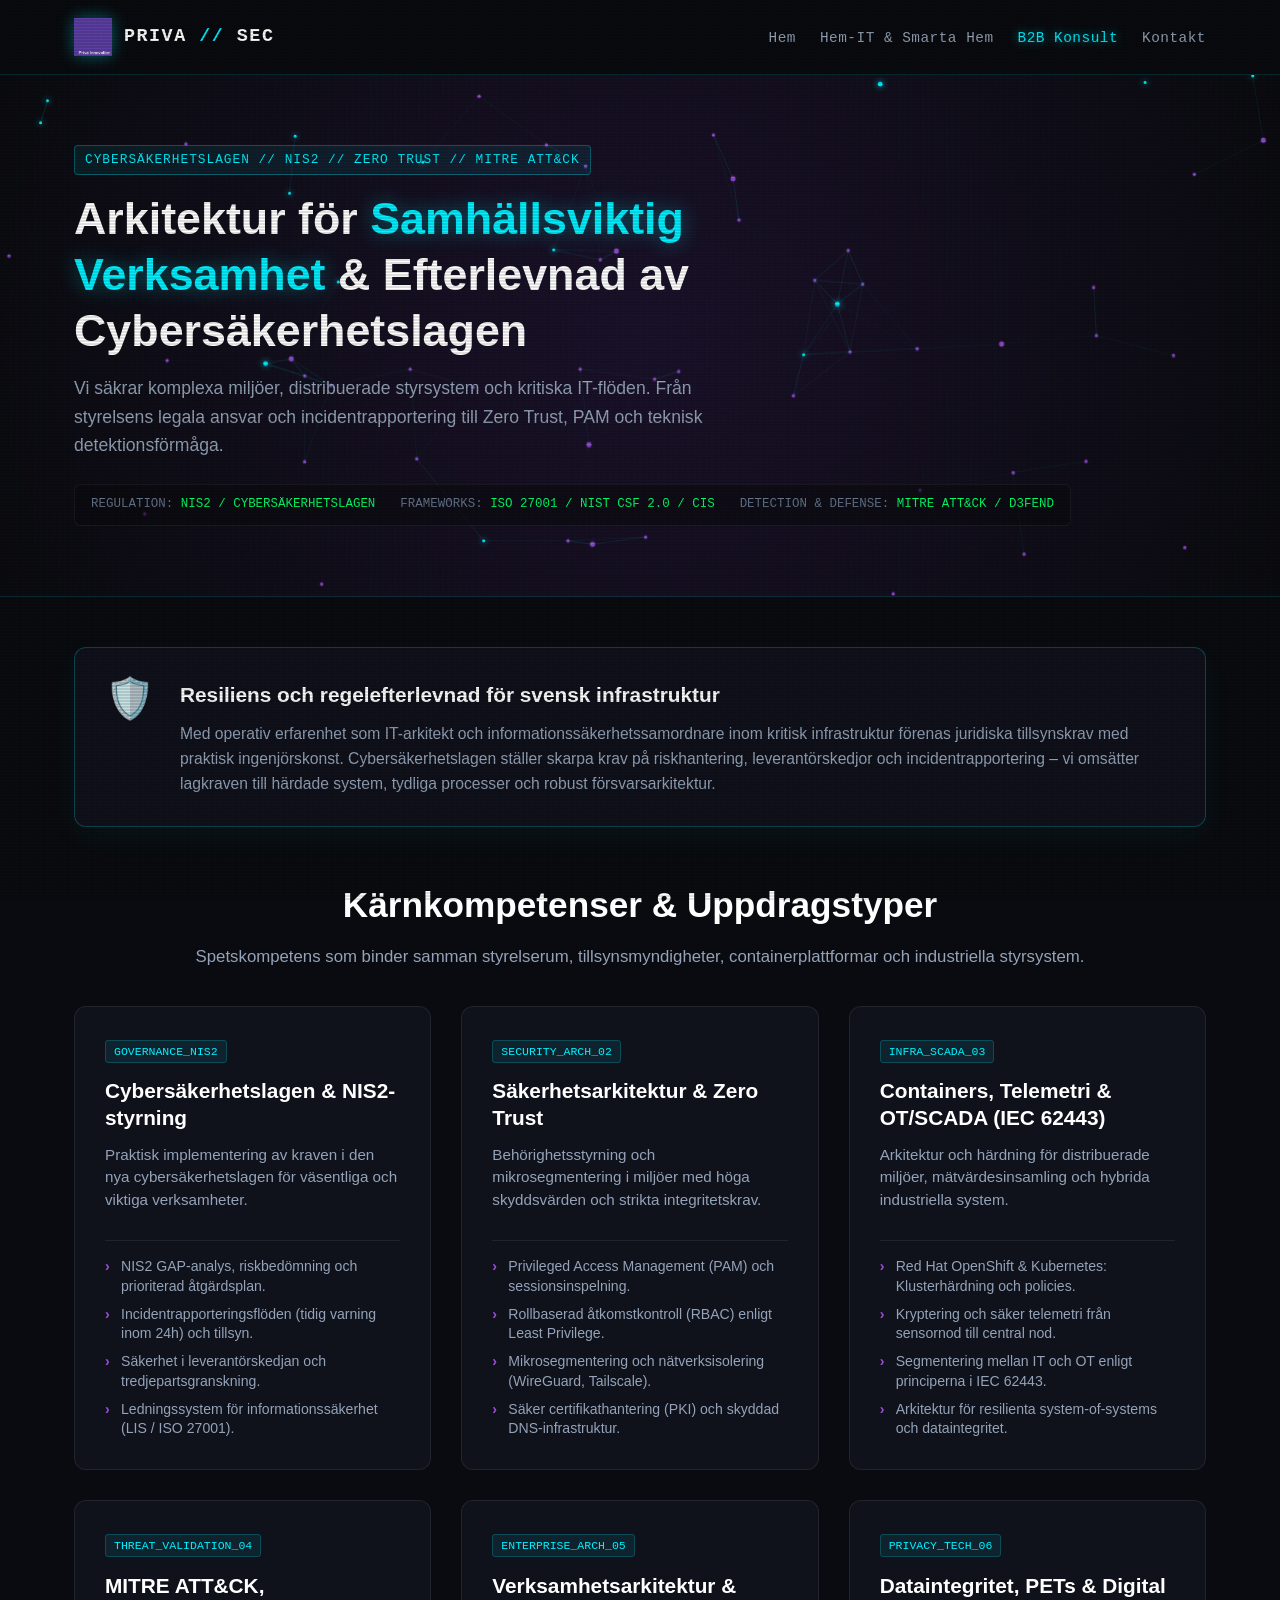
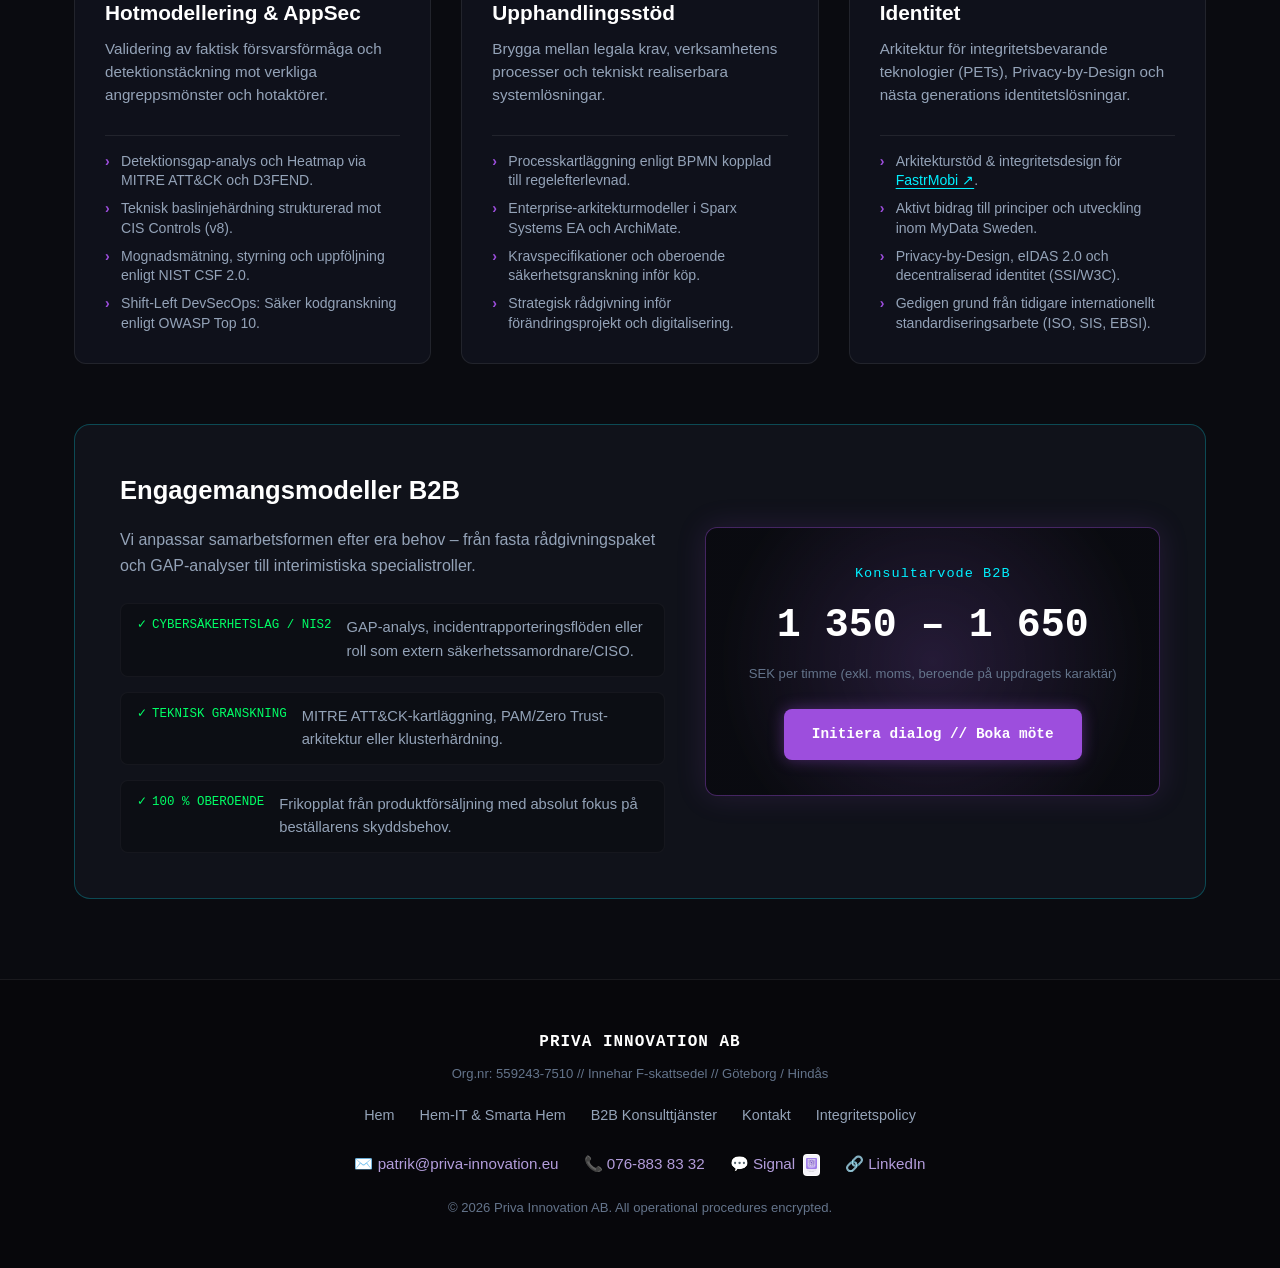
==== konsult.html @ a3863f80 "fix(ui): repair hero DOM structure, confine canvas network, and resolve desktop menu visibility" ====
﻿<!DOCTYPE html>
<html lang="sv">
<head>
    <meta charset="UTF-8">
    <meta name="viewport" content="width=device-width, initial-scale=1.0">
    <title>Cybersäkerhetslagen, NIS2 & IT-Arkitektur - Priva Innovation AB</title>
    <link rel="stylesheet" href="style.css">
</head>
<body>

    <header>
        <div class="container">
            <div class="header-content">
                <a href="index.html" class="brand">
                    <img src="logo_Priva-Innovation.png"
                         alt="Priva Innovation"
                         class="brand-logo" />

                    <svg id="cyber-svg-logo" style="display:none; width:34px; height:34px; filter:drop-shadow(0 0 6px #00f0ff);" viewBox="0 0 100 100" fill="none" xmlns="http://www.w3.org/2000/svg">
                        <circle cx="50" cy="22" r="7" fill="#00f0ff" />
                        <circle cx="20" cy="50" r="7" fill="#00ff66" />
                        <circle cx="80" cy="50" r="7" fill="#00f0ff" />
                        <circle cx="35" cy="80" r="7" fill="#9d4edd" />
                        <circle cx="65" cy="80" r="7" fill="#00ff66" />
                        <circle cx="50" cy="55" r="7" fill="#00f0ff" />
                        <line x1="50" y1="22" x2="20" y2="50" stroke="#00f0ff" stroke-width="3" />
                        <line x1="50" y1="22" x2="80" y2="50" stroke="#00f0ff" stroke-width="3" />
                        <line x1="20" y1="50" x2="35" y2="80" stroke="#9d4edd" stroke-width="3" />
                        <line x1="80" y1="50" x2="65" y2="80" stroke="#00ff66" stroke-width="3" />
                        <line x1="35" y1="80" x2="65" y2="80" stroke="#00f0ff" stroke-width="3" />
                        <line x1="50" y1="22" x2="50" y2="55" stroke="#00f0ff" stroke-width="3" />
                        <line x1="20" y1="50" x2="50" y2="55" stroke="#00f0ff" stroke-width="3" />
                        <line x1="80" y1="50" x2="50" y2="55" stroke="#00f0ff" stroke-width="3" />
                        <line x1="35" y1="80" x2="50" y2="55" stroke="#9d4edd" stroke-width="3" />
                        <line x1="65" y1="80" x2="50" y2="55" stroke="#00ff66" stroke-width="3" />
                    </svg>

                    <span class="brand-text">PRIVA <span>//</span> SEC</span>
                </a>

                <button class="menu-toggle" aria-label="Öppna meny">
                    <span></span>
                    <span></span>
                    <span></span>
                </button>

                <nav>
                    <ul>
                        <li><a href="index.html">Hem</a></li>
                        <li><a href="priser.html">Hem-IT & Smarta Hem</a></li>
                        <li><a href="konsult.html" class="active">B2B Konsult</a></li>
                        <li><a href="kontakt.html">Kontakt</a></li>
                    </ul>
                </nav>
            </div>
        </div>
    </header>

    <section class="hero">
        <canvas id="cyber-canvas"></canvas>
        <div class="container">
            <div class="hero-tag">CYBERSÄKERHETSLAGEN // NIS2 // ZERO TRUST // MITRE ATT&CK</div>
            <h1>Arkitektur för <span class="highlight">Samhällsviktig Verksamhet</span> & Efterlevnad av Cybersäkerhetslagen</h1>
            <p>Vi säkrar komplexa miljöer, distribuerade styrsystem och kritiska IT-flöden. Från styrelsens legala ansvar och incidentrapportering till Zero Trust, PAM och teknisk detektionsförmåga.</p>

            <div class="terminal-status-bar">
                <div>REGULATION: <span>NIS2 / CYBERSÄKERHETSLAGEN</span></div>
                <div>FRAMEWORKS: <span>ISO 27001 / NIST CSF 2.0 / CIS</span></div>
                <div>DETECTION & DEFENSE: <span>MITRE ATT&CK / D3FEND</span></div>
            </div>
        </div>
    </section>

    <main class="container">

        <div class="resilience-bar">
            <div class="resilience-icon">🛡️</div>
            <div class="resilience-text">
                <h3>Resiliens och regelefterlevnad för svensk infrastruktur</h3>
                <p>Med operativ erfarenhet som IT-arkitekt och informationssäkerhetssamordnare inom kritisk infrastruktur förenas juridiska tillsynskrav med praktisk ingenjörskonst. Cybersäkerhetslagen ställer skarpa krav på riskhantering, leverantörskedjor och incidentrapportering – vi omsätter lagkraven till härdade system, tydliga processer och robust försvarsarkitektur.</p>
            </div>
        </div>

        <div class="section-header">
            <h2>Kärnkompetenser & Uppdragstyper</h2>
            <p>Spetskompetens som binder samman styrelserum, tillsynsmyndigheter, containerplattformar och industriella styrsystem.</p>
        </div>

        <div class="services-grid">

            <div class="cyber-card">
                <div class="card-header">
                    <span class="code-label">GOVERNANCE_NIS2</span>
                </div>
                <h3>Cybersäkerhetslagen & NIS2-styrning</h3>
                <p>Praktisk implementering av kraven i den nya cybersäkerhetslagen för väsentliga och viktiga verksamheter.</p>
                <ul>
                    <li>NIS2 GAP-analys, riskbedömning och prioriterad åtgärdsplan.</li>
                    <li>Incidentrapporteringsflöden (tidig varning inom 24h) och tillsyn.</li>
                    <li>Säkerhet i leverantörskedjan och tredjepartsgranskning.</li>
                    <li>Ledningssystem för informationssäkerhet (LIS / ISO 27001).</li>
                </ul>
            </div>

            <div class="cyber-card">
                <div class="card-header">
                    <span class="code-label">SECURITY_ARCH_02</span>
                </div>
                <h3>Säkerhetsarkitektur & Zero Trust</h3>
                <p>Behörighetsstyrning och mikrosegmentering i miljöer med höga skyddsvärden och strikta integritetskrav.</p>
                <ul>
                    <li>Privileged Access Management (PAM) och sessionsinspelning.</li>
                    <li>Rollbaserad åtkomstkontroll (RBAC) enligt Least Privilege.</li>
                    <li>Mikrosegmentering och nätverksisolering (WireGuard, Tailscale).</li>
                    <li>Säker certifikathantering (PKI) och skyddad DNS-infrastruktur.</li>
                </ul>
            </div>

            <div class="cyber-card">
                <div class="card-header">
                    <span class="code-label">INFRA_SCADA_03</span>
                </div>
                <h3>Containers, Telemetri & OT/SCADA (IEC 62443)</h3>
                <p>Arkitektur och härdning för distribuerade miljöer, mätvärdesinsamling och hybrida industriella system.</p>
                <ul>
                    <li>Red Hat OpenShift & Kubernetes: Klusterhärdning och policies.</li>
                    <li>Kryptering och säker telemetri från sensornod till central nod.</li>
                    <li>Segmentering mellan IT och OT enligt principerna i IEC 62443.</li>
                    <li>Arkitektur för resilienta system-of-systems och dataintegritet.</li>
                </ul>
            </div>

            <div class="cyber-card">
                <div class="card-header">
                    <span class="code-label">THREAT_VALIDATION_04</span>
                </div>
                <h3>MITRE ATT&CK, Hotmodellering & AppSec</h3>
                <p>Validering av faktisk försvarsförmåga och detektionstäckning mot verkliga angreppsmönster och hotaktörer.</p>
                <ul>
                    <li>Detektionsgap-analys och Heatmap via MITRE ATT&CK och D3FEND.</li>
                    <li>Teknisk baslinjehärdning strukturerad mot CIS Controls (v8).</li>
                    <li>Mognadsmätning, styrning och uppföljning enligt NIST CSF 2.0.</li>
                    <li>Shift-Left DevSecOps: Säker kodgranskning enligt OWASP Top 10.</li>
                </ul>
            </div>

            <div class="cyber-card">
                <div class="card-header">
                    <span class="code-label">ENTERPRISE_ARCH_05</span>
                </div>
                <h3>Verksamhetsarkitektur & Upphandlingsstöd</h3>
                <p>Brygga mellan legala krav, verksamhetens processer och tekniskt realiserbara systemlösningar.</p>
                <ul>
                    <li>Processkartläggning enligt BPMN kopplad till regelefterlevnad.</li>
                    <li>Enterprise-arkitekturmodeller i Sparx Systems EA och ArchiMate.</li>
                    <li>Kravspecifikationer och oberoende säkerhetsgranskning inför köp.</li>
                    <li>Strategisk rådgivning inför förändringsprojekt och digitalisering.</li>
                </ul>
            </div>

            <div class="cyber-card">
                <div class="card-header">
                    <span class="code-label">PRIVACY_TECH_06</span>
                </div>
                <h3>Dataintegritet, PETs & Digital Identitet</h3>
                <p>Arkitektur för integritetsbevarande teknologier (PETs), Privacy-by-Design och nästa generations identitetslösningar.</p>
                <ul>
                    <li>Arkitekturstöd & integritetsdesign för <a href="https://fastr.mobi/" target="_blank" rel="noopener noreferrer" style="color: var(--neon-cyan); text-decoration: underline; text-underline-offset: 3px;">FastrMobi ↗</a>.</li>
                    <li>Aktivt bidrag till principer och utveckling inom MyData Sweden.</li>
                    <li>Privacy-by-Design, eIDAS 2.0 och decentraliserad identitet (SSI/W3C).</li>
                    <li>Gedigen grund från tidigare internationellt standardiseringsarbete (ISO, SIS, EBSI).</li>
                </ul>
            </div>

        </div>

        <div class="pricing-section">
            <div class="pricing-left">
                <h3>Engagemangsmodeller B2B</h3>
                <p class="intro-desc">Vi anpassar samarbetsformen efter era behov – från fasta rådgivningspaket och GAP-analyser till interimistiska specialistroller.</p>

                <div class="engagement-list">
                    <div class="engagement-row">
                        <div class="engagement-tag"><span>✓</span> CYBERSÄKERHETSLAG / NIS2</div>
                        <div class="engagement-text">GAP-analys, incidentrapporteringsflöden eller roll som extern säkerhetssamordnare/CISO.</div>
                    </div>
                    <div class="engagement-row">
                        <div class="engagement-tag"><span>✓</span> TEKNISK GRANSKNING</div>
                        <div class="engagement-text">MITRE ATT&CK-kartläggning, PAM/Zero Trust-arkitektur eller klusterhärdning.</div>
                    </div>
                    <div class="engagement-row">
                        <div class="engagement-tag"><span>✓</span> 100 % OBEROENDE</div>
                        <div class="engagement-text">Frikopplat från produktförsäljning med absolut fokus på beställarens skyddsbehov.</div>
                    </div>
                </div>
            </div>

            <div class="pricing-box">
                <div class="rate-label">Konsultarvode B2B</div>
                <div class="rate-figure">1 350 – 1 650</div>
                <div class="rate-terms">SEK per timme (exkl. moms, beroende på uppdragets karaktär)</div>
                <a href="kontakt.html" class="btn-cyber">Initiera dialog // Boka möte</a>
            </div>
        </div>

    </main>

    <footer>
        <div class="container">
            <div class="footer-brand">PRIVA INNOVATION AB</div>
            <div class="footer-legal">Org.nr: 559243-7510 // Innehar F-skattsedel // Göteborg / Hindås</div>

            <div class="footer-nav">
                <a href="index.html">Hem</a>
                <a href="priser.html">Hem-IT & Smarta Hem</a>
                <a href="konsult.html">B2B Konsulttjänster</a>
                <a href="kontakt.html">Kontakt</a>
                <a href="https://priva-innovation.eu/privacy.html">Integritetspolicy</a>
            </div>
            <div class="footer-contacts">
                <a href="mailto:patrik@priva-innovation.eu">✉️ patrik@priva-innovation.eu</a>
                <a href="tel:0768838332">📞 076-883 83 32</a>
                <a href="https://signal.me/#eu/TI0gpechOMJDopikfB9CbNccs5nqo3NAQaVHY5EkWUXDCje528RFa4bXzuuykCMC" target="_blank" rel="noopener noreferrer" class="signal-link">
                    💬 Signal
                    <img src="SignalUsernameQr.png" alt="Skanna för Signal" class="signal-qr-thumb">
                </a>
                <a href="https://www.linkedin.com/company/priva-innovation-eu/" target="_blank" rel="noopener noreferrer">🔗 LinkedIn</a>
            </div>
            <div class="footer-legal">
                © 2026 Priva Innovation AB. All operational procedures encrypted.
            </div>
        </div>
    </footer>

    <script src="script.js"></script>
    <script src="network.js"></script>
</body>
</html>
---- style.css ----
:root {
    --bg-base: #0a0b10;
    --bg-surface: #10121a;
    --bg-card: rgba(18, 21, 31, 0.75);
    --neon-cyan: #00f0ff;
    --neon-purple: #9d4edd;
    --cyber-green: #00ff66;
    --text-primary: #f1f5f9;
    --text-secondary: #94a3b8;
    --text-muted: #64748b;
    --border-glow: rgba(0, 240, 255, 0.25);
    --border-purple: rgba(157, 78, 221, 0.3);
    --font-mono: 'Consolas', 'JetBrains Mono', 'Courier New', monospace;
    --font-sans: 'Segoe UI', -apple-system, BlinkMacSystemFont, Roboto, sans-serif;
}

* {
    box-sizing: border-box;
}

body {
    font-family: var(--font-sans);
    margin: 0;
    padding: 0;
    color: var(--text-primary);
    background-color: var(--bg-base);
    line-height: 1.6;
    overflow-x: hidden;
    min-height: 100vh;
    display: flex;
    flex-direction: column;
}

    body::before {
        content: " ";
        display: block;
        position: fixed;
        top: 0;
        left: 0;
        bottom: 0;
        right: 0;
        background: linear-gradient(rgba(18, 16, 16, 0) 50%, rgba(0, 0, 0, 0.25) 50%), linear-gradient(90deg, rgba(255, 0, 0, 0.03), rgba(0, 255, 0, 0.01), rgba(0, 255, 0, 0.03));
        z-index: 999;
        background-size: 100% 3px, 6px 100%;
        pointer-events: none;
        opacity: 0.5;
    }

.container {
    max-width: 1180px;
    margin: 0 auto;
    padding: 0 24px;
    position: relative;
    z-index: 2;
}

/* --- HEADER --- */
header {
    background-color: rgba(10, 11, 16, 0.85);
    backdrop-filter: blur(12px);
    border-bottom: 1px solid rgba(0, 240, 255, 0.15);
    padding: 18px 0;
    position: sticky;
    top: 0;
    z-index: 100;
}

.header-content {
    display: flex;
    justify-content: space-between;
    align-items: center;
}

.brand {
    display: flex;
    align-items: center;
    gap: 12px;
    text-decoration: none;
}

.brand-logo {
    height: 38px;
    width: auto;
    filter: drop-shadow(0 0 8px rgba(0, 240, 255, 0.4));
}

.brand-text {
    font-family: var(--font-mono);
    font-size: 1.15rem;
    font-weight: 700;
    color: #ffffff;
    letter-spacing: 1.5px;
}

    .brand-text span {
        color: var(--neon-cyan);
    }

nav ul {
    list-style: none;
    margin: 0;
    padding: 0;
    display: flex;
    gap: 24px;
}

nav a {
    text-decoration: none;
    color: var(--text-secondary);
    font-size: 0.9rem;
    font-weight: 500;
    letter-spacing: 0.5px;
    transition: all 0.2s;
    font-family: var(--font-mono);
}

    nav a:hover, nav a.active {
        color: var(--neon-cyan);
        text-shadow: 0 0 10px rgba(0, 240, 255, 0.6);
    }

/* --- MAIN & HERO (index.html) --- */
main {
    flex: 1;
    padding: 60px 0 80px;
}

.hero-section {
    position: relative;
    display: grid;
    grid-template-columns: 1.1fr 1fr;
    gap: 50px;
    align-items: center;
    margin-bottom: 70px;
    overflow: hidden; /* Fixar nätverket så det inte svämmar över korten */
    border-radius: 12px;
}

.hero-left, .canvas-frame {
    position: relative;
    z-index: 2;
}

.status-badge {
    font-family: var(--font-mono);
    font-size: 0.82rem;
    color: var(--cyber-green);
    background: rgba(0, 255, 102, 0.08);
    border: 1px solid rgba(0, 255, 102, 0.3);
    display: inline-flex;
    align-items: center;
    gap: 8px;
    padding: 6px 14px;
    border-radius: 4px;
    margin-bottom: 20px;
    letter-spacing: 1px;
    text-transform: uppercase;
}

.status-indicator {
    width: 8px;
    height: 8px;
    background-color: var(--cyber-green);
    border-radius: 50%;
    box-shadow: 0 0 8px var(--cyber-green);
    animation: pulse 2s infinite;
}

@keyframes pulse {
    0% {
        opacity: 0.4;
        transform: scale(0.9);
    }

    50% {
        opacity: 1;
        transform: scale(1.2);
    }

    100% {
        opacity: 0.4;
        transform: scale(0.9);
    }
}

.hero-title {
    font-size: 3rem;
    color: #ffffff;
    margin: 0 0 18px 0;
    line-height: 1.2;
    letter-spacing: 0.5px;
}

    .hero-title span {
        color: var(--neon-cyan);
        text-shadow: 0 0 20px rgba(0, 240, 255, 0.4);
    }

.hero-desc {
    font-size: 1.15rem;
    color: var(--text-secondary);
    margin: 0 0 30px 0;
    max-width: 540px;
}

.canvas-frame {
    position: relative;
    display: flex;
    justify-content: center;
    align-items: center;
    margin-top: 32px;
    transform: translateX(-25px);
}

.canvas-hud-wrapper {
    position: relative;
    padding: 8px;
    background: radial-gradient(circle, rgba(157, 78, 221, 0.15) 0%, rgba(10, 11, 16, 0.9) 70%);
    border: 1px solid var(--border-glow);
    border-radius: 16px;
    box-shadow: 0 0 35px rgba(0, 240, 255, 0.15), inset 0 0 20px rgba(157, 78, 221, 0.2);
    overflow: hidden;
}

#canvas-container canvas {
    display: block;
    border-radius: 12px;
    max-width: 100%;
    height: auto;
}

.canvas-caption {
    position: absolute;
    bottom: 16px;
    left: 50%;
    transform: translateX(-50%);
    font-family: var(--font-mono);
    font-size: 0.72rem;
    color: var(--neon-cyan);
    letter-spacing: 2px;
    background: rgba(10, 11, 16, 0.85);
    padding: 4px 10px;
    border-radius: 3px;
    border: 1px solid rgba(0, 240, 255, 0.3);
    pointer-events: none;
}

/* --- PORTAL-KORT (index.html) --- */
.portal-grid {
    display: grid;
    grid-template-columns: repeat(auto-fit, minmax(320px, 1fr));
    gap: 24px;
}

.portal-card {
    background: var(--bg-card);
    border: 1px solid rgba(255, 255, 255, 0.08);
    border-radius: 10px;
    padding: 30px 26px;
    text-decoration: none;
    color: inherit;
    display: flex;
    flex-direction: column;
    justify-content: space-between;
    transition: all 0.3s ease;
    position: relative;
    overflow: hidden;
}

    .portal-card:hover {
        border-color: var(--neon-cyan);
        background: rgba(24, 28, 42, 0.95);
        transform: translateY(-4px);
        box-shadow: 0 10px 25px rgba(0, 240, 255, 0.12);
    }

    .portal-card::before {
        content: "";
        position: absolute;
        top: 0;
        left: 0;
        width: 4px;
        height: 100%;
        background: var(--border-purple);
        transition: background 0.3s;
    }

    .portal-card:hover::before {
        background: var(--neon-cyan);
    }

.portal-tag {
    font-family: var(--font-mono);
    font-size: 0.75rem;
    color: var(--neon-cyan);
    letter-spacing: 1px;
    margin-bottom: 12px;
}

.portal-card h3 {
    margin: 0 0 10px 0;
    font-size: 1.35rem;
    color: #ffffff;
}

.portal-card p {
    color: var(--text-secondary);
    font-size: 0.95rem;
    margin: 0 0 20px 0;
    line-height: 1.5;
}

.portal-link-text {
    font-family: var(--font-mono);
    font-size: 0.85rem;
    color: var(--neon-purple);
    display: flex;
    align-items: center;
    gap: 8px;
    font-weight: 600;
    transition: color 0.2s;
}

.portal-card:hover .portal-link-text {
    color: var(--neon-cyan);
}

/* --- KONSULT-SPECIFIKA KLASSER (konsult.html) --- */
.hero {
    position: relative;
    background: radial-gradient(circle at center, #1b122c 0%, #0a0b10 100%);
    padding: 70px 0;
    border-bottom: 1px solid rgba(0, 240, 255, 0.15);
    overflow: hidden;
}

#cyber-canvas {
    position: absolute;
    top: 0;
    left: 0;
    width: 100%;
    height: 100%;
    z-index: 1;
    pointer-events: none;
}

.hero-tag {
    font-family: var(--font-mono);
    font-size: 0.8rem;
    color: var(--neon-cyan);
    background: rgba(0, 240, 255, 0.08);
    border: 1px solid rgba(0, 240, 255, 0.3);
    display: inline-block;
    padding: 4px 10px;
    border-radius: 4px;
    margin-bottom: 16px;
    letter-spacing: 1px;
}

.hero h1 {
    font-size: 2.8rem;
    color: #ffffff;
    margin: 0 0 15px 0;
    line-height: 1.25;
    max-width: 850px;
}

    .hero h1 .highlight {
        color: var(--neon-cyan);
        text-shadow: 0 0 20px rgba(0, 240, 255, 0.4);
    }

.hero p {
    font-size: 1.1rem;
    color: var(--text-secondary);
    max-width: 700px;
    margin: 0 0 25px 0;
}

.terminal-status-bar {
    display: flex;
    gap: 25px;
    font-family: var(--font-mono);
    font-size: 0.78rem;
    color: var(--text-muted);
    flex-wrap: wrap;
    background: rgba(10, 11, 16, 0.6);
    padding: 10px 16px;
    border-radius: 6px;
    border: 1px solid rgba(255,255,255,0.06);
    width: fit-content;
}

    .terminal-status-bar span {
        color: var(--cyber-green);
    }

.resilience-bar {
    background: var(--bg-card);
    border: 1px solid var(--border-glow);
    border-radius: 12px;
    padding: 30px;
    margin: 50px 0;
    display: flex;
    gap: 25px;
    align-items: flex-start;
    box-shadow: 0 10px 30px rgba(0,240,255,0.05);
}

.resilience-icon {
    font-size: 2.5rem;
    line-height: 1;
}

.resilience-text h3 {
    margin: 0 0 10px 0;
    color: #fff;
    font-size: 1.3rem;
}

.resilience-text p {
    margin: 0;
    color: var(--text-secondary);
    font-size: 0.98rem;
}

.section-header {
    text-align: center;
    margin: 50px 0 35px;
}

    .section-header h2 {
        font-size: 2.2rem;
        color: #fff;
        margin: 0 0 10px 0;
    }

    .section-header p {
        color: var(--text-secondary);
        margin: 0;
        font-size: 1.05rem;
    }

.services-grid {
    display: grid;
    grid-template-columns: repeat(auto-fit, minmax(340px, 1fr));
    gap: 30px;
    margin-bottom: 60px;
}

.cyber-card {
    background: var(--bg-card);
    border: 1px solid rgba(255, 255, 255, 0.08);
    border-radius: 12px;
    padding: 30px;
    display: flex;
    flex-direction: column;
    justify-content: flex-start;
    transition: all 0.3s ease;
    position: relative;
    overflow: hidden;
}

    .cyber-card:hover {
        border-color: var(--neon-cyan);
        transform: translateY(-4px);
        box-shadow: 0 10px 30px rgba(0, 240, 255, 0.1);
        background: rgba(22, 26, 38, 0.9);
    }

.card-header {
    margin-bottom: 15px;
}

.code-label {
    font-family: var(--font-mono);
    font-size: 0.72rem;
    color: var(--neon-cyan);
    background: rgba(0, 240, 255, 0.08);
    padding: 4px 8px;
    border-radius: 3px;
    border: 1px solid rgba(0, 240, 255, 0.2);
}

.cyber-card h3 {
    color: #fff;
    margin: 0 0 12px 0;
    font-size: 1.3rem;
    line-height: 1.3;
    min-height: 3.4rem;
}

.cyber-card p {
    color: var(--text-secondary);
    font-size: 0.95rem;
    margin: 0 0 20px 0;
    line-height: 1.5;
    min-height: 4.8rem;
}

.cyber-card ul {
    list-style: none;
    padding: 0;
    margin: 0;
    border-top: 1px solid rgba(255, 255, 255, 0.08);
    padding-top: 16px;
}

.cyber-card li {
    color: var(--text-secondary);
    font-size: 0.88rem;
    margin-bottom: 8px;
    position: relative;
    padding-left: 16px;
    line-height: 1.4;
}

    .cyber-card li:last-child {
        margin-bottom: 0;
    }

    .cyber-card li::before {
        content: "›";
        position: absolute;
        left: 0;
        color: var(--neon-purple);
        font-weight: bold;
    }

.pricing-section {
    display: grid;
    grid-template-columns: 1.2fr 1fr;
    gap: 40px;
    background: var(--bg-surface);
    border: 1px solid var(--border-glow);
    border-radius: 16px;
    padding: 45px;
    margin-bottom: 80px;
    align-items: center;
}

.pricing-left h3 {
    color: #fff;
    font-size: 1.6rem;
    margin: 0 0 12px 0;
}

.intro-desc {
    color: var(--text-secondary);
    margin-bottom: 25px;
}

.engagement-list {
    display: flex;
    flex-direction: column;
    gap: 15px;
}

.engagement-row {
    display: flex;
    align-items: flex-start;
    gap: 15px;
    background: rgba(0,0,0,0.2);
    padding: 12px 16px;
    border-radius: 8px;
    border: 1px solid rgba(255,255,255,0.04);
}

.engagement-tag {
    font-family: var(--font-mono);
    font-size: 0.78rem;
    color: var(--cyber-green);
    white-space: nowrap;
    display: flex;
    align-items: center;
    gap: 5px;
}

.engagement-text {
    font-size: 0.92rem;
    color: var(--text-secondary);
}

.pricing-box {
    background: radial-gradient(circle, rgba(157, 78, 221, 0.15) 0%, rgba(10, 11, 16, 0.95) 80%);
    border: 1px solid rgba(157, 78, 221, 0.4);
    border-radius: 12px;
    padding: 35px;
    text-align: center;
    box-shadow: 0 0 30px rgba(157, 78, 221, 0.15);
}

.rate-label {
    font-family: var(--font-mono);
    font-size: 0.85rem;
    color: var(--neon-cyan);
    margin-bottom: 10px;
    letter-spacing: 1px;
}

.rate-figure {
    font-size: 2.5rem;
    font-weight: 700;
    color: #fff;
    font-family: var(--font-mono);
    margin-bottom: 5px;
}

.rate-terms {
    font-size: 0.82rem;
    color: var(--text-muted);
    margin-bottom: 25px;
}

.btn-cyber {
    background: var(--main-purple, #9d4edd);
    color: #fff;
    border: none;
    padding: 14px 28px;
    font-family: var(--font-mono);
    font-size: 0.9rem;
    font-weight: 600;
    border-radius: 8px;
    cursor: pointer;
    text-decoration: none;
    display: inline-block;
    transition: all 0.2s;
    box-shadow: 0 0 15px rgba(157, 78, 221, 0.4);
}

    .btn-cyber:hover {
        background: #b05ef3;
        box-shadow: 0 0 25px rgba(0, 240, 255, 0.6);
        transform: translateY(-2px);
    }

/* --- FOOTER --- */
footer {
    border-top: 1px solid rgba(255, 255, 255, 0.08);
    padding: 50px 0 30px;
    text-align: center;
    background: #07070b;
}

.footer-brand {
    font-family: var(--font-mono);
    font-weight: 700;
    color: #fff;
    margin-bottom: 8px;
    letter-spacing: 1px;
}

.footer-legal {
    font-size: 0.82rem;
    color: var(--text-muted);
    margin-bottom: 20px;
}

.footer-nav {
    display: flex;
    justify-content: center;
    gap: 25px;
    margin-bottom: 25px;
    font-size: 0.9rem;
    flex-wrap: wrap;
}

    .footer-nav a {
        color: var(--text-secondary);
        text-decoration: none;
        transition: color 0.2s;
    }

        .footer-nav a:hover {
            color: var(--neon-cyan);
        }

.footer-contacts {
    display: flex;
    justify-content: center;
    gap: 25px;
    margin-bottom: 20px;
    font-size: 0.95rem;
    flex-wrap: wrap;
}

    .footer-contacts a {
        color: #b39ddb;
        text-decoration: none;
        transition: color 0.2s;
    }

        .footer-contacts a:hover {
            color: #ffffff;
        }

.footer-copy {
    font-size: 0.85rem;
    color: #9ca3af;
    margin-top: 30px;
    border-top: 1px solid #2d2a3e;
    padding-top: 20px;
}

/* SIGNAL HOVER & QR-ZOOM */
.signal-link {
    display: inline-flex;
    align-items: center;
    gap: 8px;
    position: relative;
    color: #b39ddb;
    text-decoration: none;
    transition: color 0.2s;
}

    .signal-link:hover {
        color: #ffffff;
    }

.signal-qr-thumb {
    height: 22px;
    width: auto;
    border-radius: 4px;
    border: 1px solid rgba(255, 255, 255, 0.3);
    transition: transform 0.25s cubic-bezier(0.175, 0.885, 0.32, 1.275);
    background: #fff;
    transform-origin: bottom center;
    vertical-align: middle;
}

.signal-link:hover .signal-qr-thumb {
    transform: translateY(-20px) scale(18);
    box-shadow: 0 16px 45px rgba(0, 0, 0, 0.85);
    z-index: 1000;
}

@media (max-width: 920px) {
    .hero-section {
        grid-template-columns: 1fr;
        text-align: center;
    }

    .hero-desc {
        margin: 0 auto 30px;
    }

    .pricing-section {
        grid-template-columns: 1fr;
    }

    .hero h1 {
        font-size: 2.2rem;
    }
}

/* ==========================================================================
   Mobilresponsivitet & Hamburgarmeny (Mörkt tema)
   ========================================================================== */
html, body {
    overflow-x: hidden !important;
    width: 100% !important;
    max-width: 100vw !important;
}

.menu-toggle {
    display: none !important; /* Döljs strikt på datorn */
    background: transparent;
    border: 1px solid rgba(255, 255, 255, 0.2);
    border-radius: 6px;
    cursor: pointer;
    padding: 8px;
    flex-direction: column;
    gap: 5px;
    z-index: 1001;
}

    .menu-toggle span {
        display: block;
        width: 22px;
        height: 2px;
        background-color: #ffffff;
        transition: 0.3s ease;
    }

@media (max-width: 768px) {
    /* Skala ner stora rubriker */
    .hero h1,
    .hero-section h1,
    #hero-banner h1 {
        font-size: 1.85rem !important;
        line-height: 1.25 !important;
        letter-spacing: -0.5px;
    }

    .hero-section {
        display: flex;
        flex-direction: column;
        align-items: center;
    }

    .canvas-frame {
        margin: 20px auto 0 auto !important;
        transform: none !important;
        display: flex;
        justify-content: center;
        max-width: 100%;
    }

    #canvas-container canvas {
        max-width: 100% !important;
        height: auto !important;
    }

    header {
        position: relative !important;
        overflow: visible !important;
    }

    .header-content {
        display: flex !important;
        flex-direction: row !important;
        justify-content: space-between !important;
        align-items: center !important;
        width: 100% !important;
        position: relative !important;
    }

    .brand {
        margin: 0 !important;
    }

    .menu-toggle {
        display: flex !important;
    }

    /* Utfällbar mobilmeny */
    nav {
        display: none !important;
    }

        nav.nav-open {
            display: block !important;
            position: absolute;
            top: 100%;
            left: 0;
            right: 0;
            width: 100%;
            box-sizing: border-box;
            background: #0b0f19 !important;
            border-bottom: 2px solid #00f0ff;
            padding: 20px !important;
            box-shadow: 0 12px 30px rgba(0, 0, 0, 0.7);
            z-index: 99999 !important;
        }

            nav.nav-open ul {
                display: flex !important;
                flex-direction: column !important;
                gap: 16px !important;
                padding: 0 !important;
                margin: 0 !important;
                list-style: none !important;
                text-align: center !important;
            }

                nav.nav-open ul li a {
                    display: block !important;
                    font-size: 1.1rem !important;
                    color: #f1f5f9 !important;
                    text-decoration: none !important;
                    padding: 8px 0 !important;
                }

    .container {
        width: 100% !important;
        max-width: 100% !important;
        padding-left: 16px !important;
        padding-right: 16px !important;
        box-sizing: border-box !important;
    }

    .resilience-bar {
        display: flex !important;
        flex-direction: column !important;
        width: 100% !important;
        max-width: 100% !important;
        box-sizing: border-box !important;
        margin: 24px 0 !important;
        padding: 16px !important;
        gap: 10px !important;
        text-align: left;
    }

    .resilience-text {
        width: 100% !important;
        box-sizing: border-box !important;
    }

        .resilience-text h3 {
            font-size: 1.15rem !important;
            line-height: 1.4 !important;
            word-break: break-word !important;
        }

        .resilience-text p {
            font-size: 0.9rem !important;
            line-height: 1.55 !important;
            word-break: break-word !important;
        }

    .hero-tag {
        white-space: normal !important;
        word-break: break-word !important;
        font-size: 0.75rem !important;
    }

    .terminal-status-bar {
        display: flex !important;
        flex-direction: column !important;
        width: 100% !important;
        gap: 8px !important;
        box-sizing: border-box !important;
    }

        .terminal-status-bar div {
            white-space: normal !important;
            font-size: 0.78rem !important;
        }

    .services-grid {
        grid-template-columns: 1fr !important;
        width: 100% !important;
    }

    .pricing-section {
        flex-direction: column !important;
        width: 100% !important;
    }
}
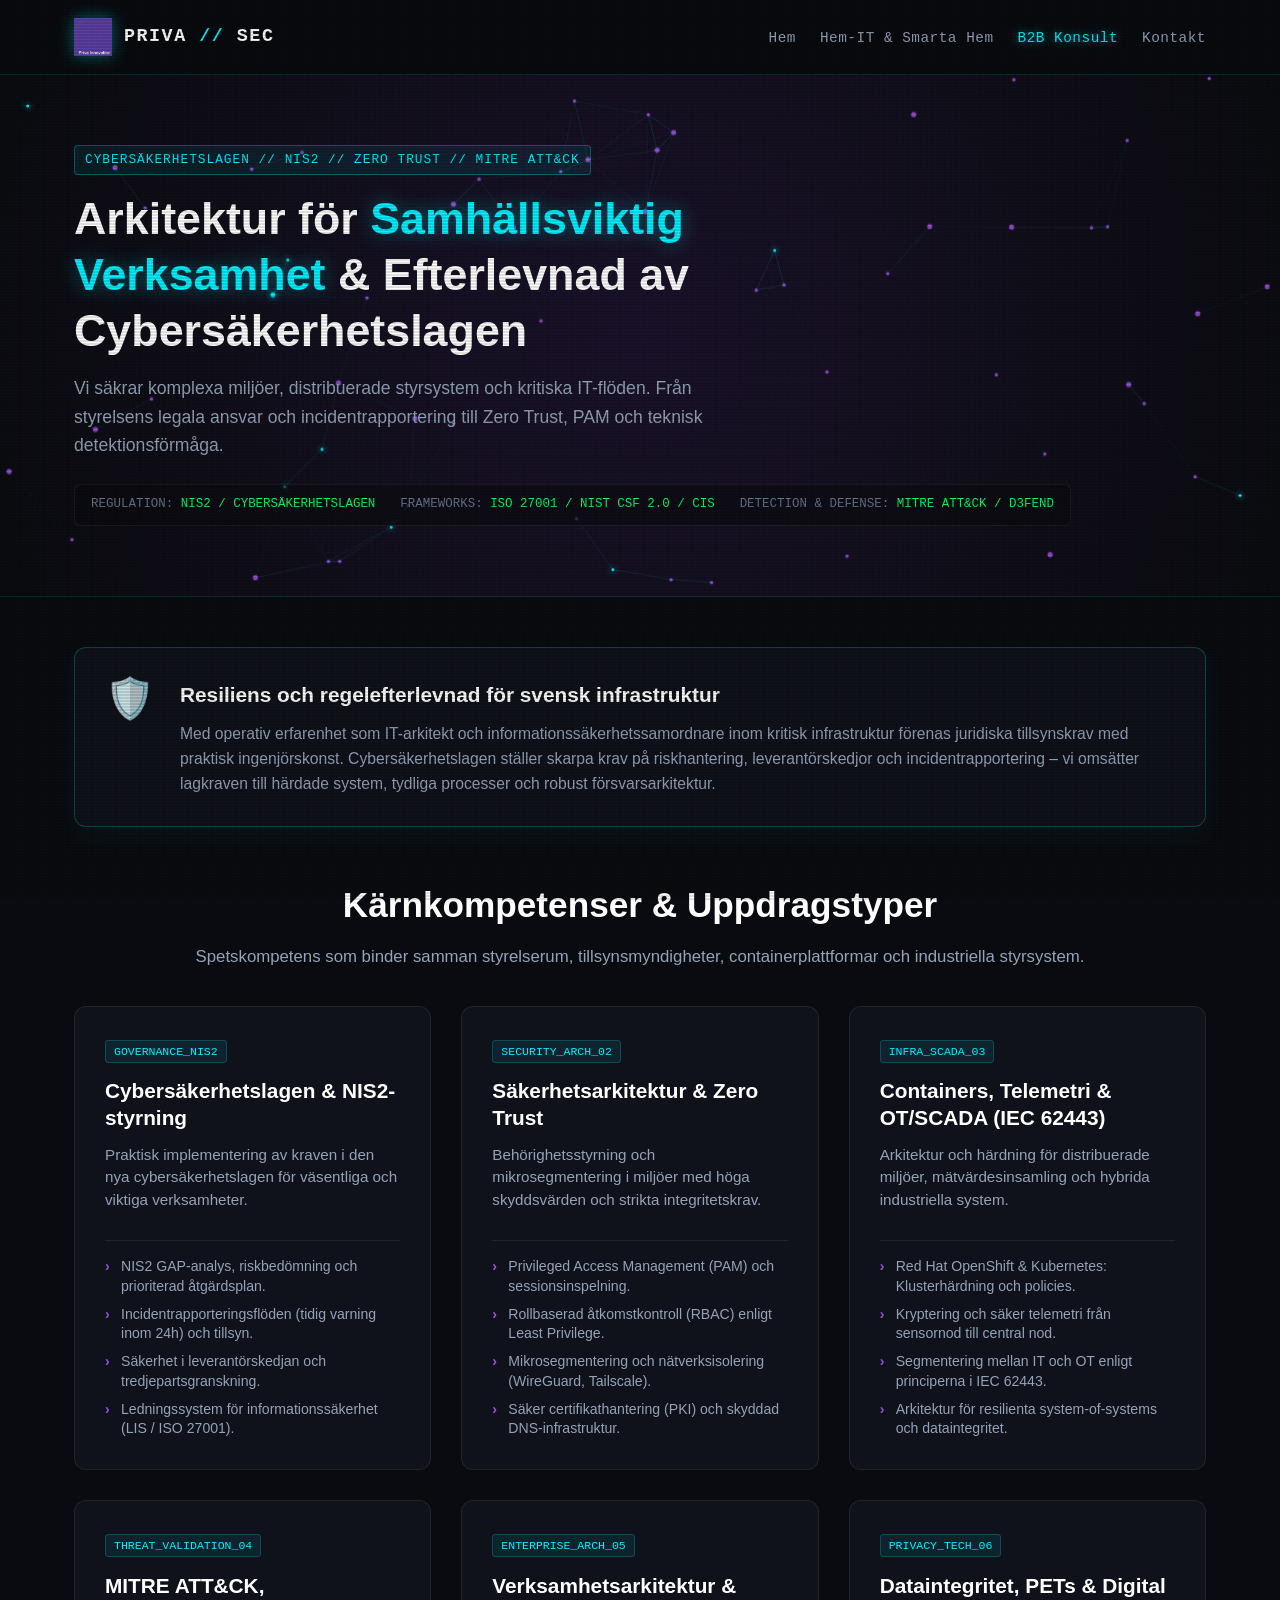
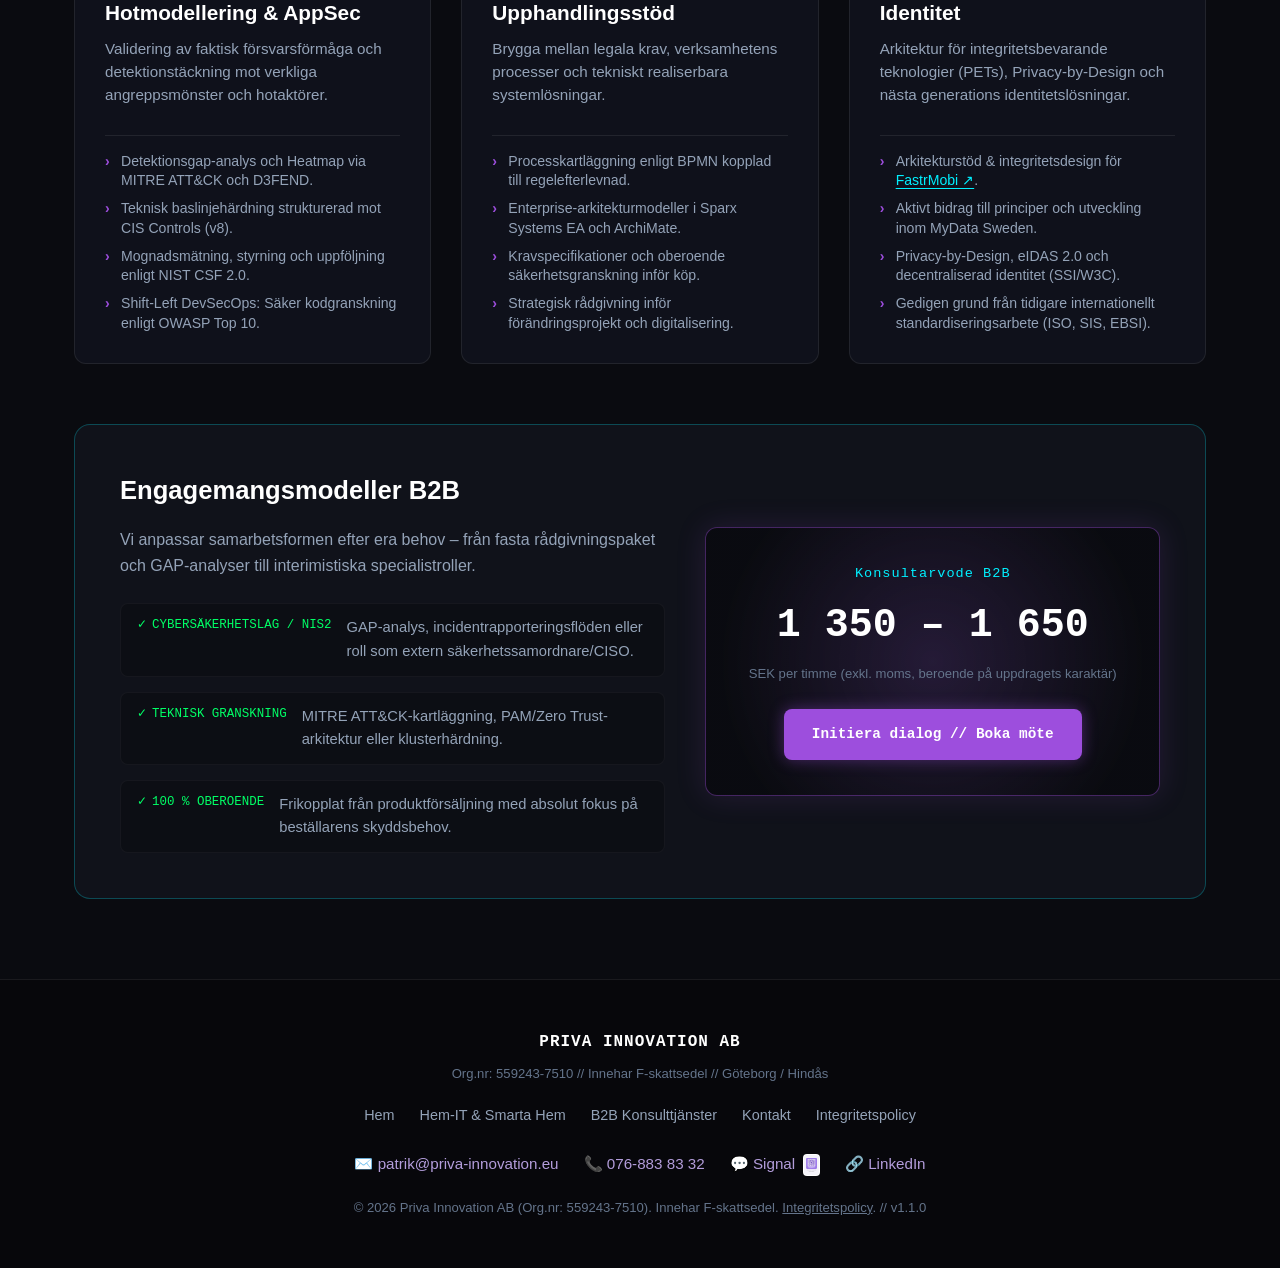
==== commit 96554129: "docs: implement formal GDPR privacy policy and obscure backend architecture in console banner" ====
--- a/konsult.html
+++ b/konsult.html
@@ -4,7 +4,7 @@
     <meta charset="UTF-8">
     <meta name="viewport" content="width=device-width, initial-scale=1.0">
     <title>Cybersäkerhetslagen, NIS2 & IT-Arkitektur - Priva Innovation AB</title>
-    <link rel="stylesheet" href="style.css">
+    <link rel="stylesheet" href="style.css?v=1.1.0">
 </head>
 <body>
 
@@ -227,7 +227,7 @@
                 <a href="https://www.linkedin.com/company/priva-innovation-eu/" target="_blank" rel="noopener noreferrer">🔗 LinkedIn</a>
             </div>
             <div class="footer-legal">
-                © 2026 Priva Innovation AB. All operational procedures encrypted.
+                © 2026 Priva Innovation AB (Org.nr: 559243-7510). Innehar F-skattsedel. <a href="https://priva-innovation.eu/privacy.html" style="color: var(--text-muted); text-decoration: underline;">Integritetspolicy</a>. // v1.1.0
             </div>
         </div>
     </footer>
--- a/style.css
+++ b/style.css
@@ -31,20 +31,20 @@
     flex-direction: column;
 }
 
-    body::before {
-        content: " ";
-        display: block;
-        position: fixed;
-        top: 0;
-        left: 0;
-        bottom: 0;
-        right: 0;
-        background: linear-gradient(rgba(18, 16, 16, 0) 50%, rgba(0, 0, 0, 0.25) 50%), linear-gradient(90deg, rgba(255, 0, 0, 0.03), rgba(0, 255, 0, 0.01), rgba(0, 255, 0, 0.03));
-        z-index: 999;
-        background-size: 100% 3px, 6px 100%;
-        pointer-events: none;
-        opacity: 0.5;
-    }
+body::before {
+    content: " ";
+    display: block;
+    position: fixed;
+    top: 0;
+    left: 0;
+    bottom: 0;
+    right: 0;
+    background: linear-gradient(rgba(18, 16, 16, 0) 50%, rgba(0, 0, 0, 0.25) 50%), linear-gradient(90deg, rgba(255, 0, 0, 0.03), rgba(0, 255, 0, 0.01), rgba(0, 255, 0, 0.03));
+    z-index: 999;
+    background-size: 100% 3px, 6px 100%;
+    pointer-events: none;
+    opacity: 0.5;
+}
 
 .container {
     max-width: 1180px;
@@ -92,9 +92,9 @@
     letter-spacing: 1.5px;
 }
 
-    .brand-text span {
-        color: var(--neon-cyan);
-    }
+.brand-text span {
+    color: var(--neon-cyan);
+}
 
 nav ul {
     list-style: none;
@@ -114,10 +114,10 @@
     font-family: var(--font-mono);
 }
 
-    nav a:hover, nav a.active {
-        color: var(--neon-cyan);
-        text-shadow: 0 0 10px rgba(0, 240, 255, 0.6);
-    }
+nav a:hover, nav a.active {
+    color: var(--neon-cyan);
+    text-shadow: 0 0 10px rgba(0, 240, 255, 0.6);
+}
 
 /* --- MAIN & HERO (index.html) --- */
 main {
@@ -125,20 +125,52 @@
     padding: 60px 0 80px;
 }
 
+/* Layout på dator: Grid med 2 kolumner. Korten spänner över båda kolumnerna i rad 2 */
 .hero-section {
     position: relative;
     display: grid;
     grid-template-columns: 1.1fr 1fr;
-    gap: 50px;
+    column-gap: 50px;
+    row-gap: 70px;
     align-items: center;
     margin-bottom: 70px;
-    overflow: hidden; /* Fixar nätverket så det inte svämmar över korten */
-    border-radius: 12px;
-}
-
-.hero-left, .canvas-frame {
+}
+
+.hero-left {
+    grid-column: 1 / 2;
+    grid-row: 1 / 2;
     position: relative;
     z-index: 2;
+}
+
+.canvas-frame {
+    grid-column: 2 / 3;
+    grid-row: 1 / 2;
+    position: relative;
+    z-index: 2;
+    display: flex;
+    justify-content: center;
+    align-items: center;margin-top: 40px; /* Skjuter ner lådan så den "flyter" snyggt under kanten */
+}
+
+.portal-grid {
+    grid-column: 1 / 3;
+    grid-row: 2 / 3;
+    display: grid;
+    grid-template-columns: repeat(auto-fit, minmax(320px, 1fr));
+    gap: 24px;
+    position: relative;
+    z-index: 2;
+}
+
+#cyber-canvas {
+    position: absolute;
+    top: 0;
+    left: 0;
+    width: 100%;
+    height: 100%;
+    z-index: 1;
+    pointer-events: none;
 }
 
 .status-badge {
@@ -167,20 +199,9 @@
 }
 
 @keyframes pulse {
-    0% {
-        opacity: 0.4;
-        transform: scale(0.9);
-    }
-
-    50% {
-        opacity: 1;
-        transform: scale(1.2);
-    }
-
-    100% {
-        opacity: 0.4;
-        transform: scale(0.9);
-    }
+    0% { opacity: 0.4; transform: scale(0.9); }
+    50% { opacity: 1; transform: scale(1.2); }
+    100% { opacity: 0.4; transform: scale(0.9); }
 }
 
 .hero-title {
@@ -191,25 +212,16 @@
     letter-spacing: 0.5px;
 }
 
-    .hero-title span {
-        color: var(--neon-cyan);
-        text-shadow: 0 0 20px rgba(0, 240, 255, 0.4);
-    }
+.hero-title span {
+    color: var(--neon-cyan);
+    text-shadow: 0 0 20px rgba(0, 240, 255, 0.4);
+}
 
 .hero-desc {
     font-size: 1.15rem;
     color: var(--text-secondary);
     margin: 0 0 30px 0;
     max-width: 540px;
-}
-
-.canvas-frame {
-    position: relative;
-    display: flex;
-    justify-content: center;
-    align-items: center;
-    margin-top: 32px;
-    transform: translateX(-25px);
 }
 
 .canvas-hud-wrapper {
@@ -245,13 +257,7 @@
     pointer-events: none;
 }
 
-/* --- PORTAL-KORT (index.html) --- */
-.portal-grid {
-    display: grid;
-    grid-template-columns: repeat(auto-fit, minmax(320px, 1fr));
-    gap: 24px;
-}
-
+/* --- PORTAL-KORT --- */
 .portal-card {
     background: var(--bg-card);
     border: 1px solid rgba(255, 255, 255, 0.08);
@@ -267,27 +273,27 @@
     overflow: hidden;
 }
 
-    .portal-card:hover {
-        border-color: var(--neon-cyan);
-        background: rgba(24, 28, 42, 0.95);
-        transform: translateY(-4px);
-        box-shadow: 0 10px 25px rgba(0, 240, 255, 0.12);
-    }
-
-    .portal-card::before {
-        content: "";
-        position: absolute;
-        top: 0;
-        left: 0;
-        width: 4px;
-        height: 100%;
-        background: var(--border-purple);
-        transition: background 0.3s;
-    }
-
-    .portal-card:hover::before {
-        background: var(--neon-cyan);
-    }
+.portal-card:hover {
+    border-color: var(--neon-cyan);
+    background: rgba(24, 28, 42, 0.95);
+    transform: translateY(-4px);
+    box-shadow: 0 10px 25px rgba(0, 240, 255, 0.12);
+}
+
+.portal-card::before {
+    content: "";
+    position: absolute;
+    top: 0;
+    left: 0;
+    width: 4px;
+    height: 100%;
+    background: var(--border-purple);
+    transition: background 0.3s;
+}
+
+.portal-card:hover::before {
+    background: var(--neon-cyan);
+}
 
 .portal-tag {
     font-family: var(--font-mono);
@@ -332,16 +338,6 @@
     padding: 70px 0;
     border-bottom: 1px solid rgba(0, 240, 255, 0.15);
     overflow: hidden;
-}
-
-#cyber-canvas {
-    position: absolute;
-    top: 0;
-    left: 0;
-    width: 100%;
-    height: 100%;
-    z-index: 1;
-    pointer-events: none;
 }
 
 .hero-tag {
@@ -365,10 +361,10 @@
     max-width: 850px;
 }
 
-    .hero h1 .highlight {
-        color: var(--neon-cyan);
-        text-shadow: 0 0 20px rgba(0, 240, 255, 0.4);
-    }
+.hero h1 .highlight {
+    color: var(--neon-cyan);
+    text-shadow: 0 0 20px rgba(0, 240, 255, 0.4);
+}
 
 .hero p {
     font-size: 1.1rem;
@@ -391,9 +387,9 @@
     width: fit-content;
 }
 
-    .terminal-status-bar span {
-        color: var(--cyber-green);
-    }
+.terminal-status-bar span {
+    color: var(--cyber-green);
+}
 
 .resilience-bar {
     background: var(--bg-card);
@@ -429,17 +425,17 @@
     margin: 50px 0 35px;
 }
 
-    .section-header h2 {
-        font-size: 2.2rem;
-        color: #fff;
-        margin: 0 0 10px 0;
-    }
-
-    .section-header p {
-        color: var(--text-secondary);
-        margin: 0;
-        font-size: 1.05rem;
-    }
+.section-header h2 {
+    font-size: 2.2rem;
+    color: #fff;
+    margin: 0 0 10px 0;
+}
+
+.section-header p {
+    color: var(--text-secondary);
+    margin: 0;
+    font-size: 1.05rem;
+}
 
 .services-grid {
     display: grid;
@@ -461,12 +457,12 @@
     overflow: hidden;
 }
 
-    .cyber-card:hover {
-        border-color: var(--neon-cyan);
-        transform: translateY(-4px);
-        box-shadow: 0 10px 30px rgba(0, 240, 255, 0.1);
-        background: rgba(22, 26, 38, 0.9);
-    }
+.cyber-card:hover {
+    border-color: var(--neon-cyan);
+    transform: translateY(-4px);
+    box-shadow: 0 10px 30px rgba(0, 240, 255, 0.1);
+    background: rgba(22, 26, 38, 0.9);
+}
 
 .card-header {
     margin-bottom: 15px;
@@ -515,17 +511,17 @@
     line-height: 1.4;
 }
 
-    .cyber-card li:last-child {
-        margin-bottom: 0;
-    }
-
-    .cyber-card li::before {
-        content: "›";
-        position: absolute;
-        left: 0;
-        color: var(--neon-purple);
-        font-weight: bold;
-    }
+.cyber-card li:last-child {
+    margin-bottom: 0;
+}
+
+.cyber-card li::before {
+    content: "›";
+    position: absolute;
+    left: 0;
+    color: var(--neon-purple);
+    font-weight: bold;
+}
 
 .pricing-section {
     display: grid;
@@ -628,11 +624,11 @@
     box-shadow: 0 0 15px rgba(157, 78, 221, 0.4);
 }
 
-    .btn-cyber:hover {
-        background: #b05ef3;
-        box-shadow: 0 0 25px rgba(0, 240, 255, 0.6);
-        transform: translateY(-2px);
-    }
+.btn-cyber:hover {
+    background: #b05ef3;
+    box-shadow: 0 0 25px rgba(0, 240, 255, 0.6);
+    transform: translateY(-2px);
+}
 
 /* --- FOOTER --- */
 footer {
@@ -665,15 +661,15 @@
     flex-wrap: wrap;
 }
 
-    .footer-nav a {
-        color: var(--text-secondary);
-        text-decoration: none;
-        transition: color 0.2s;
-    }
-
-        .footer-nav a:hover {
-            color: var(--neon-cyan);
-        }
+.footer-nav a {
+    color: var(--text-secondary);
+    text-decoration: none;
+    transition: color 0.2s;
+}
+
+.footer-nav a:hover {
+    color: var(--neon-cyan);
+}
 
 .footer-contacts {
     display: flex;
@@ -684,15 +680,15 @@
     flex-wrap: wrap;
 }
 
-    .footer-contacts a {
-        color: #b39ddb;
-        text-decoration: none;
-        transition: color 0.2s;
-    }
-
-        .footer-contacts a:hover {
-            color: #ffffff;
-        }
+.footer-contacts a {
+    color: #b39ddb;
+    text-decoration: none;
+    transition: color 0.2s;
+}
+
+.footer-contacts a:hover {
+    color: #ffffff;
+}
 
 .footer-copy {
     font-size: 0.85rem;
@@ -713,9 +709,9 @@
     transition: color 0.2s;
 }
 
-    .signal-link:hover {
-        color: #ffffff;
-    }
+.signal-link:hover {
+    color: #ffffff;
+}
 
 .signal-qr-thumb {
     height: 22px;
@@ -735,21 +731,8 @@
 }
 
 @media (max-width: 920px) {
-    .hero-section {
-        grid-template-columns: 1fr;
-        text-align: center;
-    }
-
-    .hero-desc {
-        margin: 0 auto 30px;
-    }
-
     .pricing-section {
         grid-template-columns: 1fr;
-    }
-
-    .hero h1 {
-        font-size: 2.2rem;
     }
 }
 
@@ -763,7 +746,7 @@
 }
 
 .menu-toggle {
-    display: none !important; /* Döljs strikt på datorn */
+    display: none !important;
     background: transparent;
     border: 1px solid rgba(255, 255, 255, 0.2);
     border-radius: 6px;
@@ -774,13 +757,13 @@
     z-index: 1001;
 }
 
-    .menu-toggle span {
-        display: block;
-        width: 22px;
-        height: 2px;
-        background-color: #ffffff;
-        transition: 0.3s ease;
-    }
+.menu-toggle span {
+    display: block;
+    width: 22px;
+    height: 2px;
+    background-color: #ffffff;
+    transition: 0.3s ease;
+}
 
 @media (max-width: 768px) {
     /* Skala ner stora rubriker */
@@ -792,18 +775,29 @@
         letter-spacing: -0.5px;
     }
 
+    /* Omstrukturera hero-sektionen till flex-column och använd order */
     .hero-section {
-        display: flex;
-        flex-direction: column;
-        align-items: center;
+        display: flex !important;
+        flex-direction: column !important;
+        gap: 40px !important;
+    }
+
+    .hero-left {
+        order: 1;
+    }
+
+    .portal-grid {
+        order: 2;
+        width: 100%;
+        display: flex !important;
+        flex-direction: column !important;
+        gap: 20px !important;
     }
 
     .canvas-frame {
-        margin: 20px auto 0 auto !important;
+        order: 3;
+        margin: 20px auto 0 !important;
         transform: none !important;
-        display: flex;
-        justify-content: center;
-        max-width: 100%;
     }
 
     #canvas-container canvas {
@@ -838,38 +832,38 @@
         display: none !important;
     }
 
-        nav.nav-open {
-            display: block !important;
-            position: absolute;
-            top: 100%;
-            left: 0;
-            right: 0;
-            width: 100%;
-            box-sizing: border-box;
-            background: #0b0f19 !important;
-            border-bottom: 2px solid #00f0ff;
-            padding: 20px !important;
-            box-shadow: 0 12px 30px rgba(0, 0, 0, 0.7);
-            z-index: 99999 !important;
-        }
-
-            nav.nav-open ul {
-                display: flex !important;
-                flex-direction: column !important;
-                gap: 16px !important;
-                padding: 0 !important;
-                margin: 0 !important;
-                list-style: none !important;
-                text-align: center !important;
-            }
-
-                nav.nav-open ul li a {
-                    display: block !important;
-                    font-size: 1.1rem !important;
-                    color: #f1f5f9 !important;
-                    text-decoration: none !important;
-                    padding: 8px 0 !important;
-                }
+    nav.nav-open {
+        display: block !important;
+        position: absolute;
+        top: 100%;
+        left: 0;
+        right: 0;
+        width: 100%;
+        box-sizing: border-box;
+        background: #0b0f19 !important;
+        border-bottom: 2px solid #00f0ff;
+        padding: 20px !important;
+        box-shadow: 0 12px 30px rgba(0, 0, 0, 0.7);
+        z-index: 99999 !important;
+    }
+
+    nav.nav-open ul {
+        display: flex !important;
+        flex-direction: column !important;
+        gap: 16px !important;
+        padding: 0 !important;
+        margin: 0 !important;
+        list-style: none !important;
+        text-align: center !important;
+    }
+
+    nav.nav-open ul li a {
+        display: block !important;
+        font-size: 1.1rem !important;
+        color: #f1f5f9 !important;
+        text-decoration: none !important;
+        padding: 8px 0 !important;
+    }
 
     .container {
         width: 100% !important;
@@ -896,17 +890,17 @@
         box-sizing: border-box !important;
     }
 
-        .resilience-text h3 {
-            font-size: 1.15rem !important;
-            line-height: 1.4 !important;
-            word-break: break-word !important;
-        }
-
-        .resilience-text p {
-            font-size: 0.9rem !important;
-            line-height: 1.55 !important;
-            word-break: break-word !important;
-        }
+    .resilience-text h3 {
+        font-size: 1.15rem !important;
+        line-height: 1.4 !important;
+        word-break: break-word !important;
+    }
+
+    .resilience-text p {
+        font-size: 0.9rem !important;
+        line-height: 1.55 !important;
+        word-break: break-word !important;
+    }
 
     .hero-tag {
         white-space: normal !important;
@@ -922,18 +916,44 @@
         box-sizing: border-box !important;
     }
 
-        .terminal-status-bar div {
-            white-space: normal !important;
-            font-size: 0.78rem !important;
-        }
+    .terminal-status-bar div {
+        white-space: normal !important;
+        font-size: 0.78rem !important;
+    }
 
     .services-grid {
         grid-template-columns: 1fr !important;
         width: 100% !important;
     }
+    
+    /* Justeringar för engagemangsmodeller B2B på mobilen */
+    .engagement-row {
+        flex-direction: column !important;
+        gap: 8px !important;
+        padding: 16px !important;
+    }
+
+    .engagement-tag {
+        white-space: normal !important;
+        word-break: break-word !important;
+        font-size: 0.85rem !important;
+    }
 
     .pricing-section {
         flex-direction: column !important;
         width: 100% !important;
-    }
-}
+        padding: 25px 16px !important;
+        box-sizing: border-box !important;
+    }
+
+    .pricing-box {
+        width: 100% !important;
+        box-sizing: border-box !important;
+        margin: 0 auto !important;
+    }
+
+    .rate-figure {
+        font-size: 2.1rem !important;
+        white-space: nowrap !important;
+    }
+}
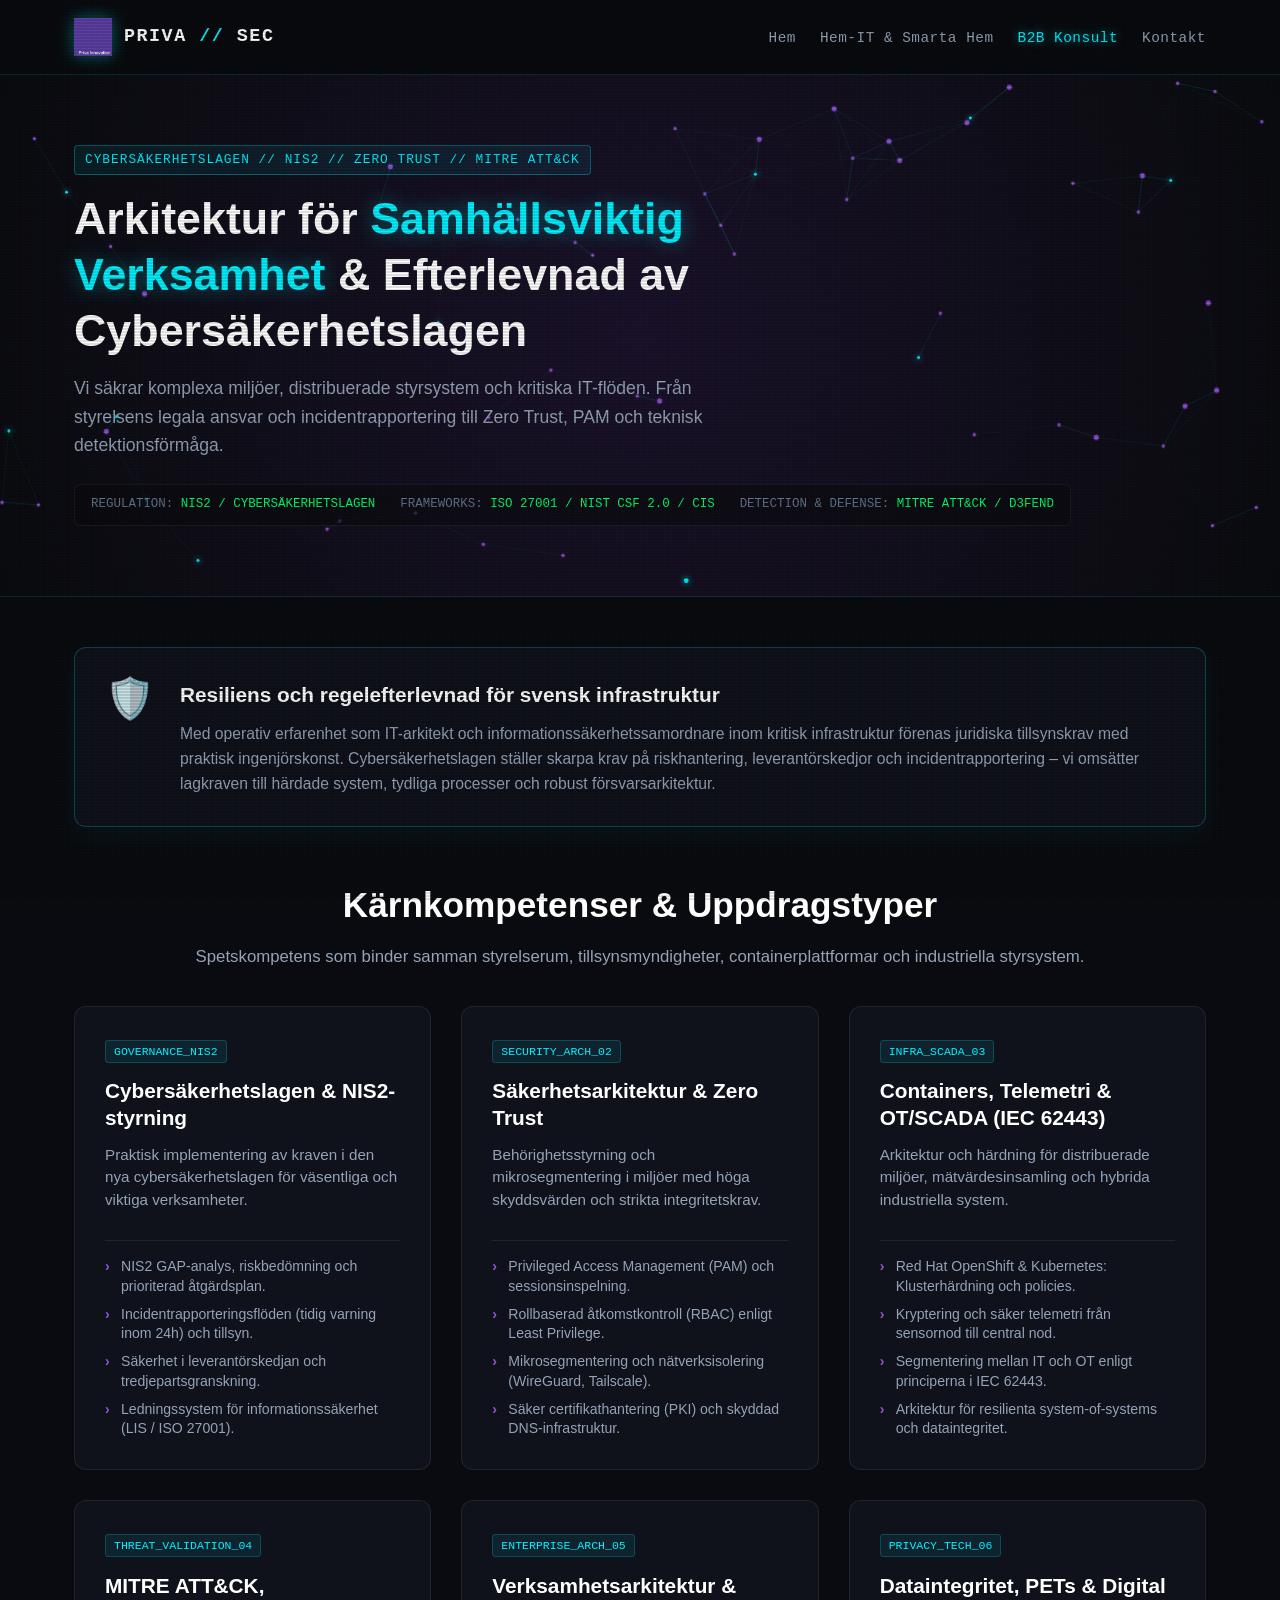
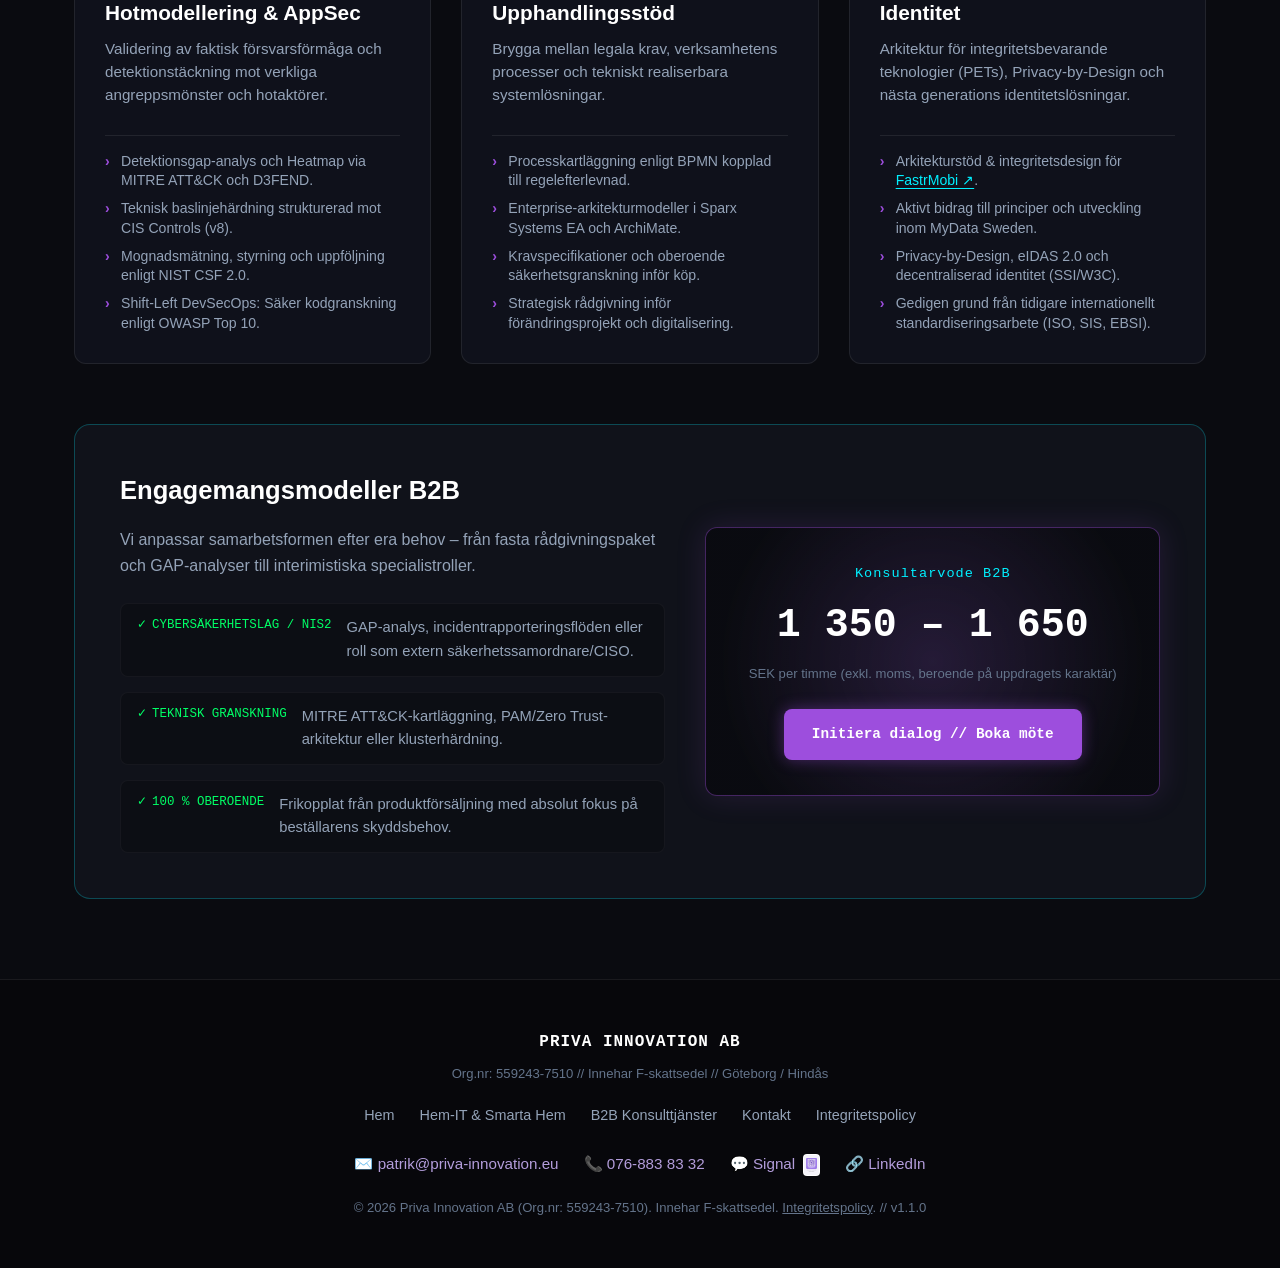
==== commit 365f1777: "fix(cache): add version buster to all JS script tags in HTML files to force client updates" ====
--- a/konsult.html
+++ b/konsult.html
@@ -232,7 +232,7 @@
         </div>
     </footer>
 
-    <script src="script.js"></script>
-    <script src="network.js"></script>
+    <script src="script.js?v=1.1.0"></script>
+    <script src="network.js?v=1.1.0"></script>
 </body>
 </html>
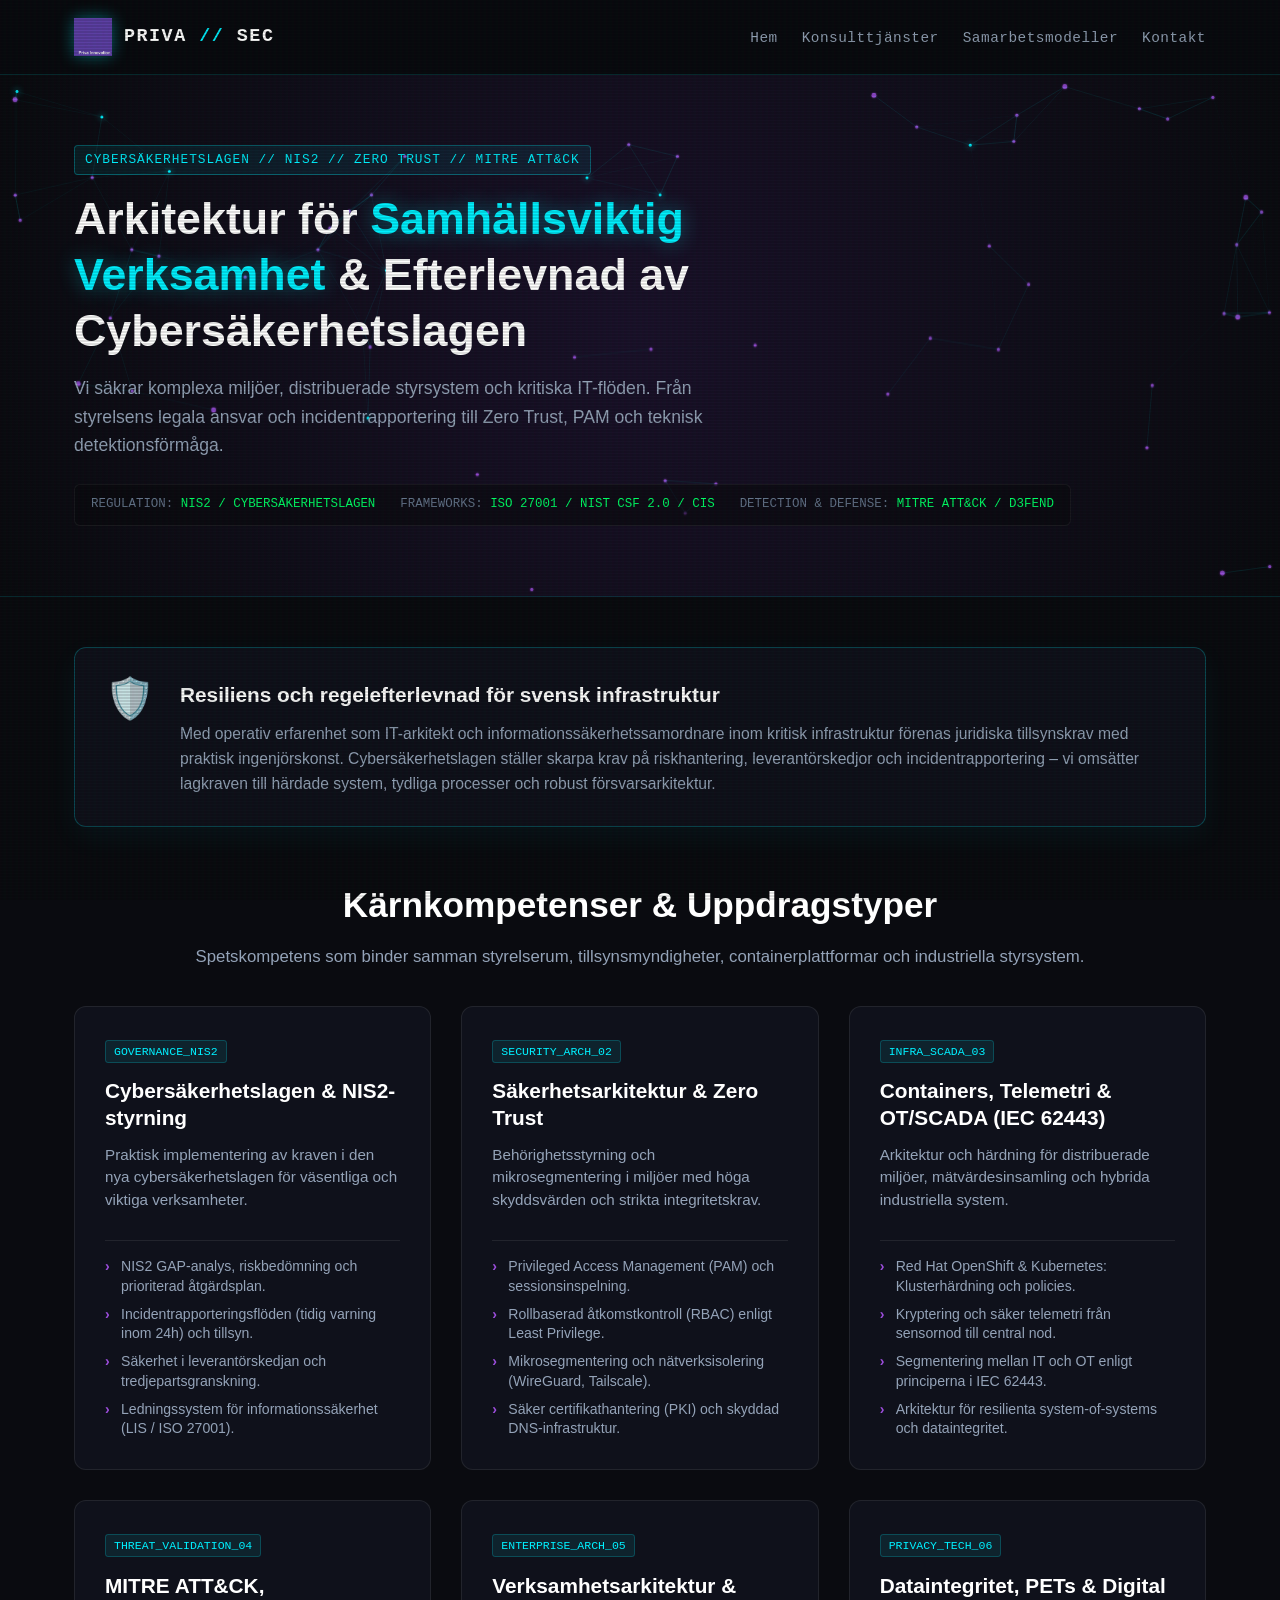
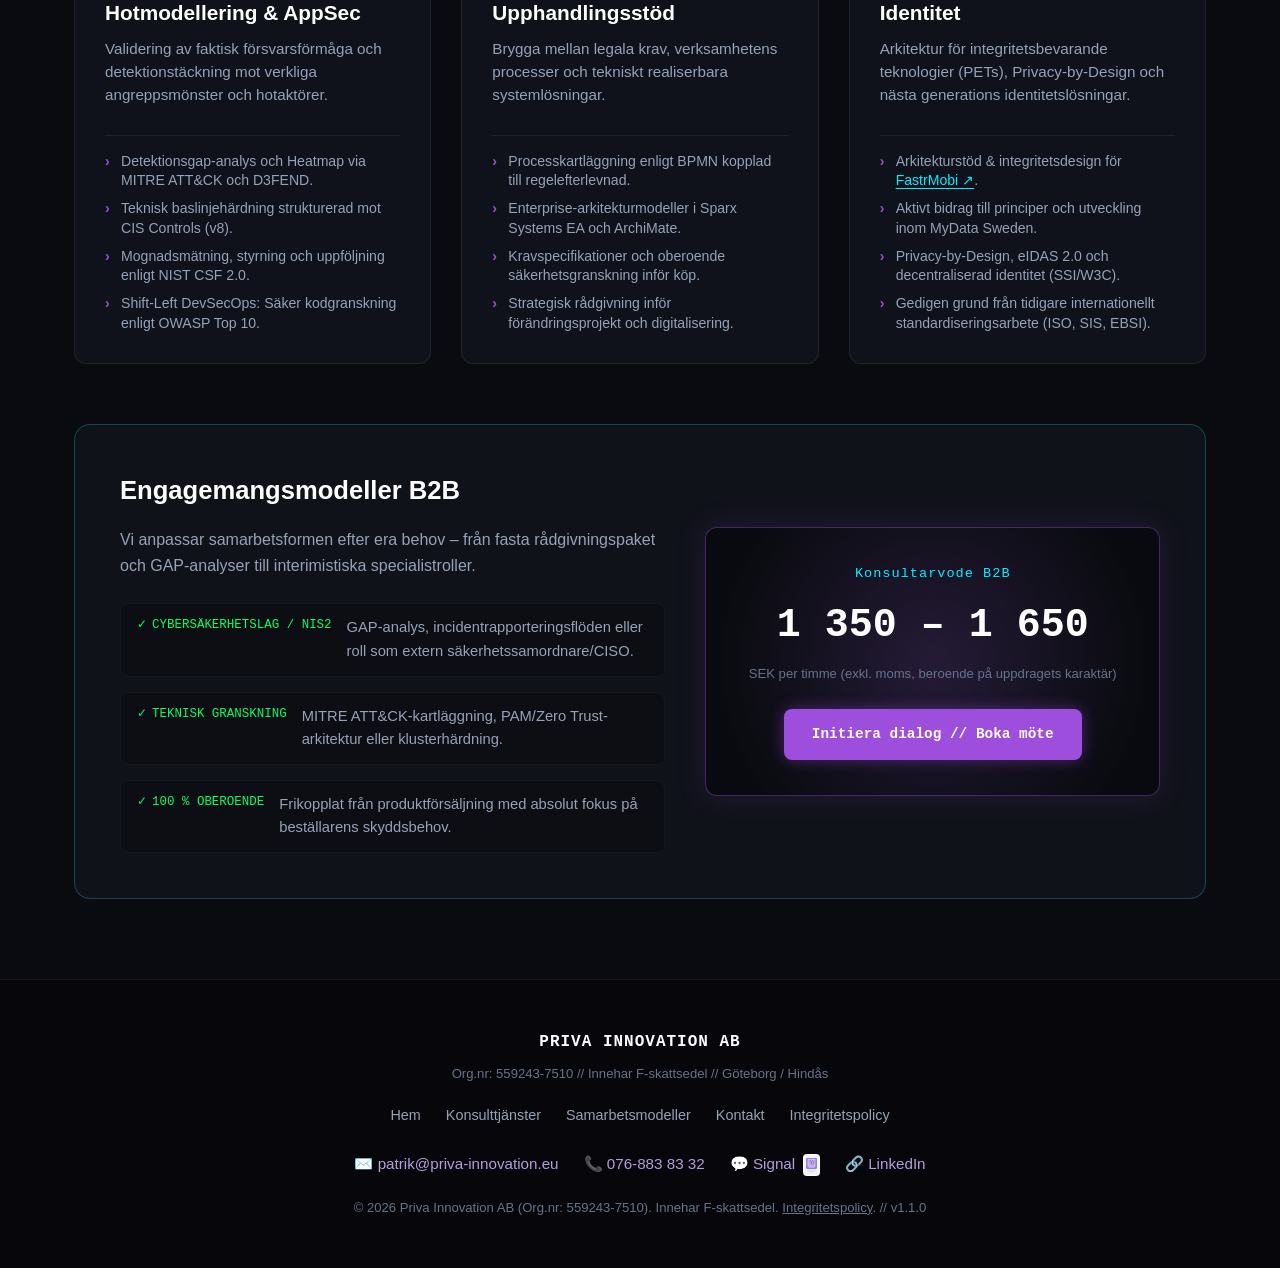
==== commit 799ec1d5: "refactor(ui): modernize samarbete.html to match cyber-sec theme (v1.1.0)" ====
--- a/konsult.html
+++ b/konsult.html
@@ -47,9 +47,9 @@
                 <nav>
                     <ul>
                         <li><a href="index.html">Hem</a></li>
-                        <li><a href="priser.html">Hem-IT & Smarta Hem</a></li>
-                        <li><a href="konsult.html" class="active">B2B Konsult</a></li>
-                        <li><a href="kontakt.html">Kontakt</a></li>
+                        <li><a href="konsult.html">Konsulttjänster</a></li>
+                         <li><a href="samarbete.html">Samarbetsmodeller</a></li>
+                         <li><a href="kontakt.html">Kontakt</a></li>
                     </ul>
                 </nav>
             </div>
@@ -212,10 +212,10 @@
 
             <div class="footer-nav">
                 <a href="index.html">Hem</a>
-                <a href="priser.html">Hem-IT & Smarta Hem</a>
-                <a href="konsult.html">B2B Konsulttjänster</a>
+                <a href="konsult.html">Konsulttjänster</a>
+                <a href="samarbete.html">Samarbetsmodeller</a>
                 <a href="kontakt.html">Kontakt</a>
-                <a href="https://priva-innovation.eu/privacy.html">Integritetspolicy</a>
+                <a href="https://priva-innovation.eu/privacy2.html">Integritetspolicy</a>
             </div>
             <div class="footer-contacts">
                 <a href="mailto:patrik@priva-innovation.eu">✉️ patrik@priva-innovation.eu</a>
@@ -227,7 +227,7 @@
                 <a href="https://www.linkedin.com/company/priva-innovation-eu/" target="_blank" rel="noopener noreferrer">🔗 LinkedIn</a>
             </div>
             <div class="footer-legal">
-                © 2026 Priva Innovation AB (Org.nr: 559243-7510). Innehar F-skattsedel. <a href="https://priva-innovation.eu/privacy.html" style="color: var(--text-muted); text-decoration: underline;">Integritetspolicy</a>. // v1.1.0
+                © 2026 Priva Innovation AB (Org.nr: 559243-7510). Innehar F-skattsedel. <a href="privacy.html" style="color: var(--text-muted); text-decoration: underline;">Integritetspolicy</a>. // v1.1.0
             </div>
         </div>
     </footer>
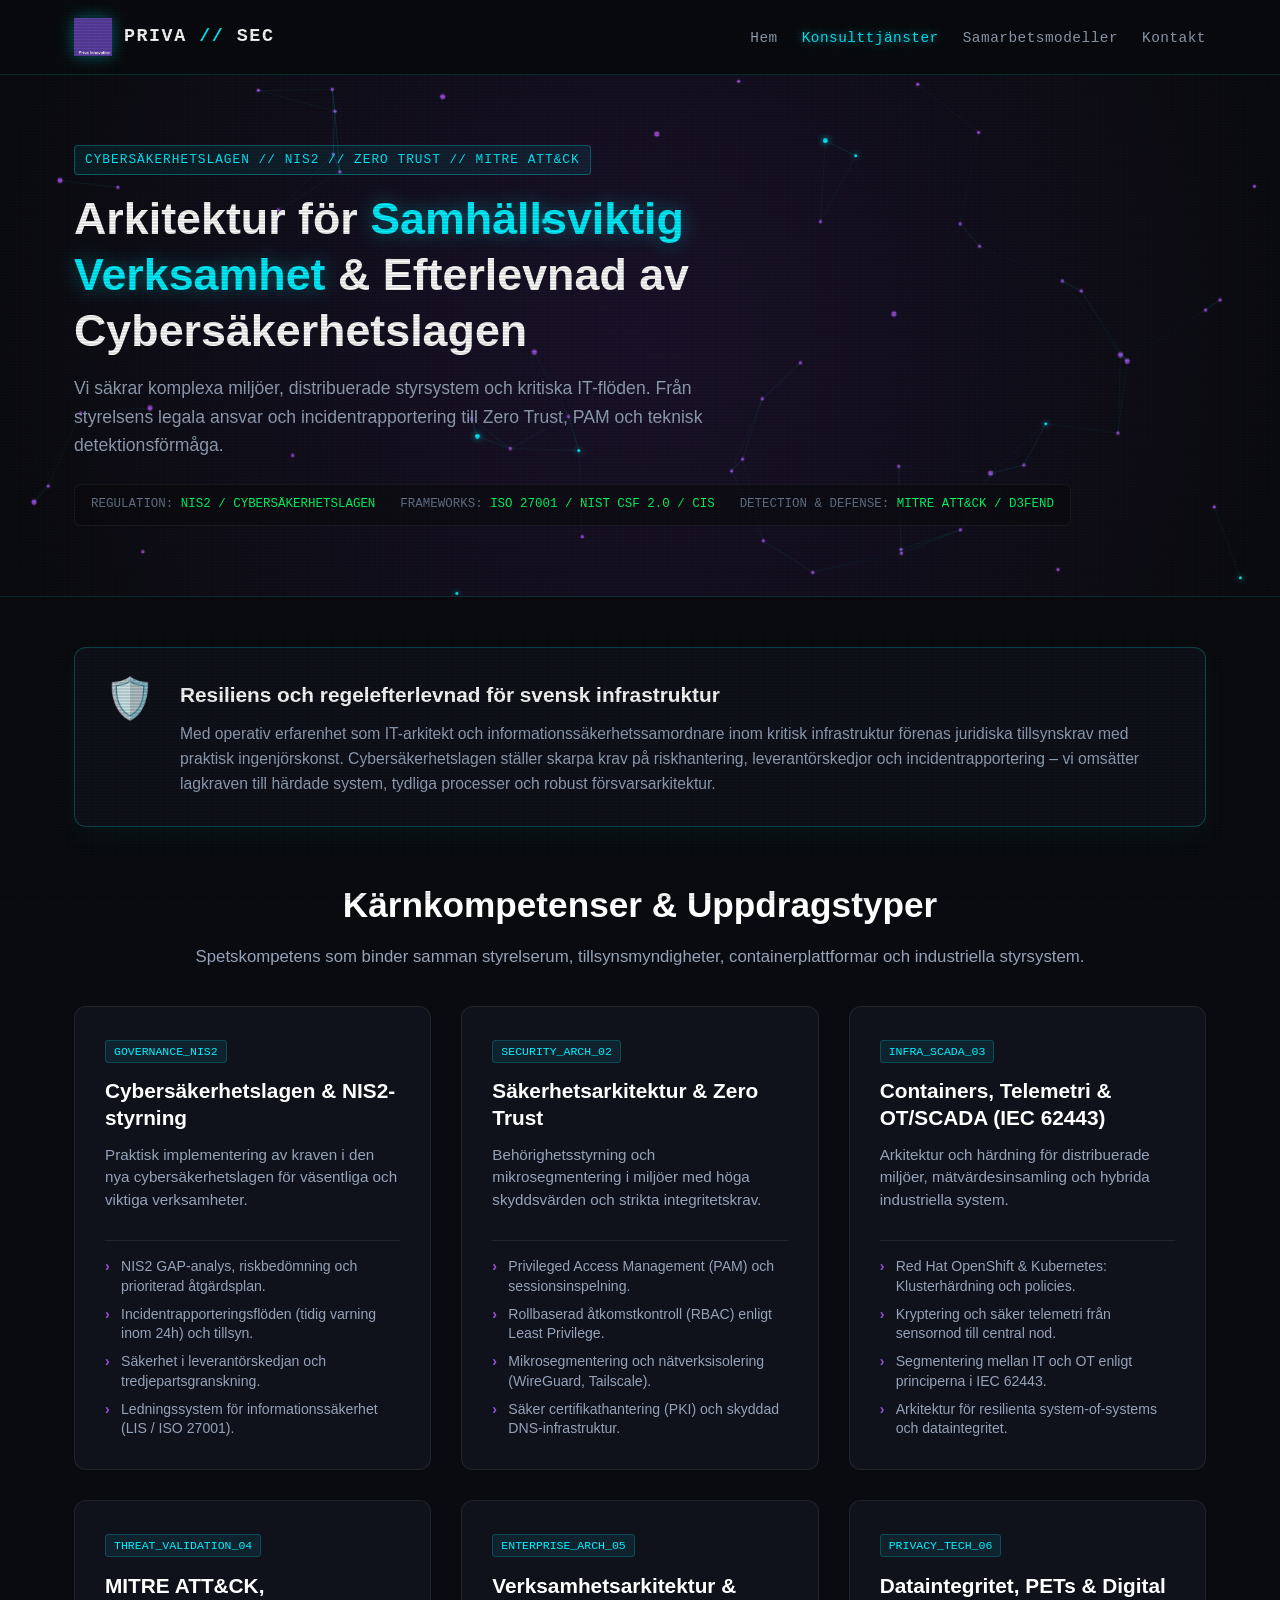
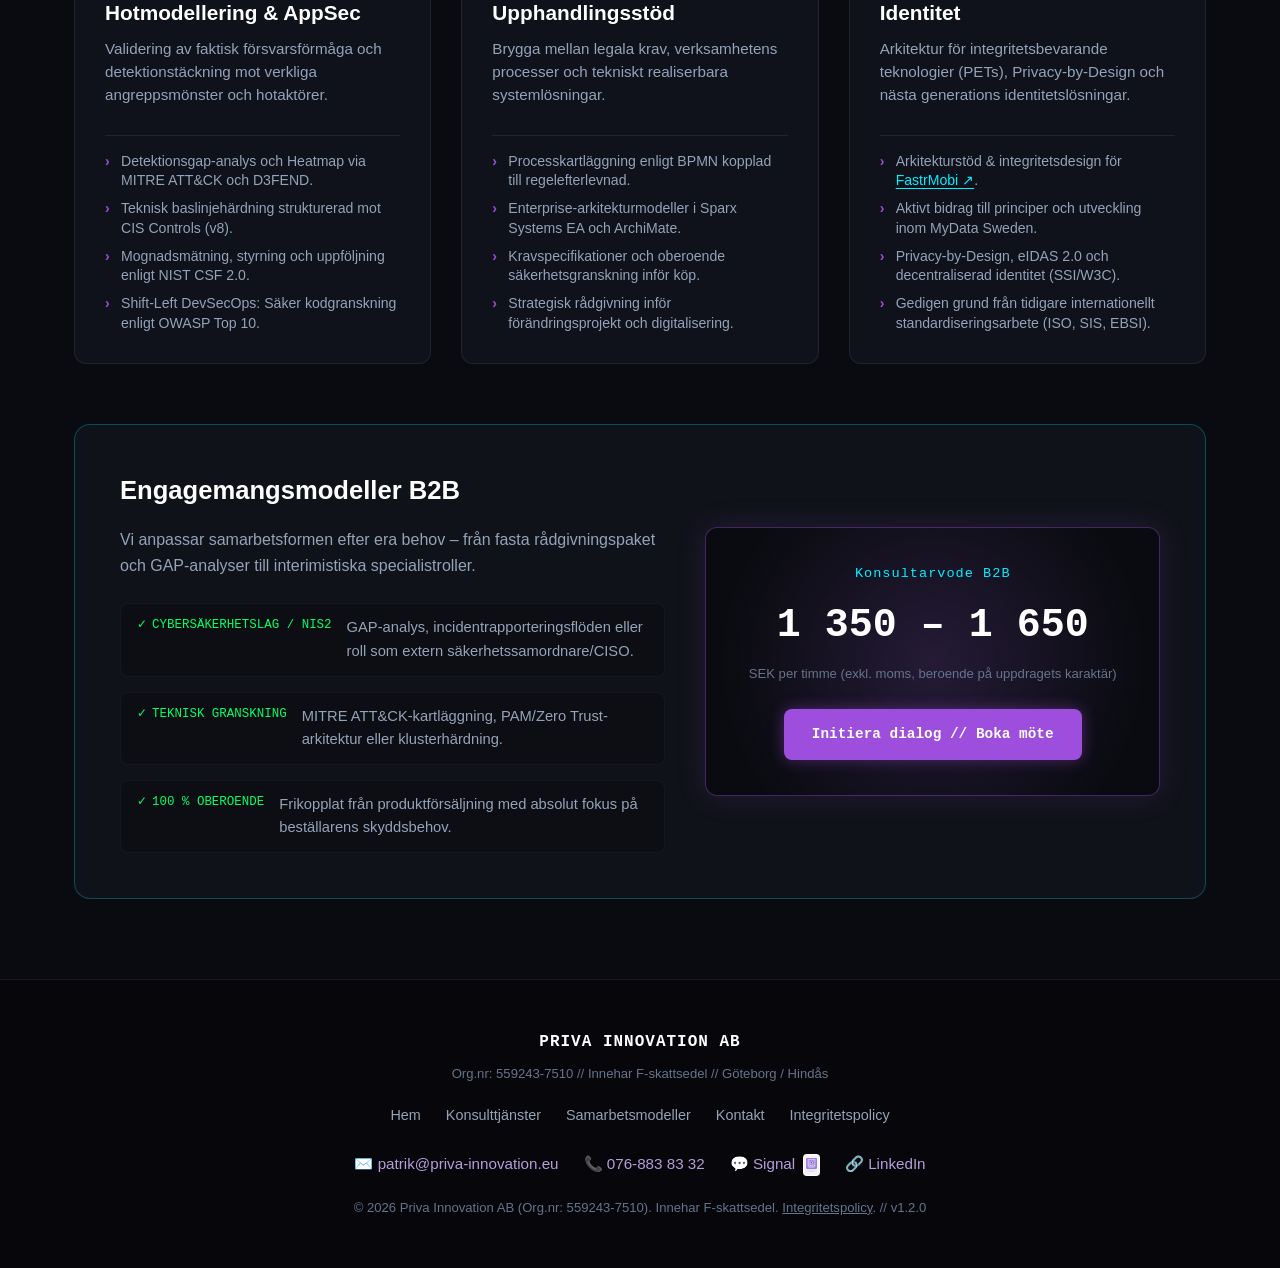
==== commit af1c65ad: "fix(canvas): unchain reactor core, remove bad SRI hash and upscale to 420px" ====
--- a/konsult.html
+++ b/konsult.html
@@ -4,7 +4,7 @@
     <meta charset="UTF-8">
     <meta name="viewport" content="width=device-width, initial-scale=1.0">
     <title>Cybersäkerhetslagen, NIS2 & IT-Arkitektur - Priva Innovation AB</title>
-    <link rel="stylesheet" href="style.css?v=1.1.0">
+    <link rel="stylesheet" href="style.css?v=1.2.0">
 </head>
 <body>
 
@@ -47,9 +47,9 @@
                 <nav>
                     <ul>
                         <li><a href="index.html">Hem</a></li>
-                        <li><a href="konsult.html">Konsulttjänster</a></li>
-                         <li><a href="samarbete.html">Samarbetsmodeller</a></li>
-                         <li><a href="kontakt.html">Kontakt</a></li>
+                        <li><a href="konsult.html" class="active">Konsulttjänster</a></li>
+                        <li><a href="samarbete.html">Samarbetsmodeller</a></li>
+                        <li><a href="kontakt.html">Kontakt</a></li>
                     </ul>
                 </nav>
             </div>
@@ -215,7 +215,7 @@
                 <a href="konsult.html">Konsulttjänster</a>
                 <a href="samarbete.html">Samarbetsmodeller</a>
                 <a href="kontakt.html">Kontakt</a>
-                <a href="https://priva-innovation.eu/privacy2.html">Integritetspolicy</a>
+                <a href="privacy.html">Integritetspolicy</a>
             </div>
             <div class="footer-contacts">
                 <a href="mailto:patrik@priva-innovation.eu">✉️ patrik@priva-innovation.eu</a>
@@ -227,12 +227,12 @@
                 <a href="https://www.linkedin.com/company/priva-innovation-eu/" target="_blank" rel="noopener noreferrer">🔗 LinkedIn</a>
             </div>
             <div class="footer-legal">
-                © 2026 Priva Innovation AB (Org.nr: 559243-7510). Innehar F-skattsedel. <a href="privacy.html" style="color: var(--text-muted); text-decoration: underline;">Integritetspolicy</a>. // v1.1.0
+                © 2026 Priva Innovation AB (Org.nr: 559243-7510). Innehar F-skattsedel. <a href="privacy.html" style="color: var(--text-muted); text-decoration: underline;">Integritetspolicy</a>. // v1.2.0
             </div>
         </div>
     </footer>
 
-    <script src="script.js?v=1.1.0"></script>
-    <script src="network.js?v=1.1.0"></script>
+    <script src="script.js?v=1.2.0"></script>
+    <script src="network.js?v=1.2.0"></script>
 </body>
 </html>
--- a/style.css
+++ b/style.css
@@ -226,19 +226,23 @@
 
 .canvas-hud-wrapper {
     position: relative;
-    padding: 8px;
-    background: radial-gradient(circle, rgba(157, 78, 221, 0.15) 0%, rgba(10, 11, 16, 0.9) 70%);
+    padding: 10px;
+    background: radial-gradient(circle, rgba(157, 78, 221, 0.18) 0%, rgba(10, 11, 16, 0.95) 75%);
     border: 1px solid var(--border-glow);
     border-radius: 16px;
     box-shadow: 0 0 35px rgba(0, 240, 255, 0.15), inset 0 0 20px rgba(157, 78, 221, 0.2);
     overflow: hidden;
+    width: 100%;
+    max-width: 440px; /* Ökar maxstorleken på dator (tidigare ca 340px) */
+    margin: 0 auto;
 }
 
 #canvas-container canvas {
     display: block;
     border-radius: 12px;
-    max-width: 100%;
-    height: auto;
+    width: 100% !important;   /* Tvingar canvasen att fylla ut hud-ramen */
+    height: auto !important;
+    aspect-ratio: 1 / 1;
 }
 
 .canvas-caption {
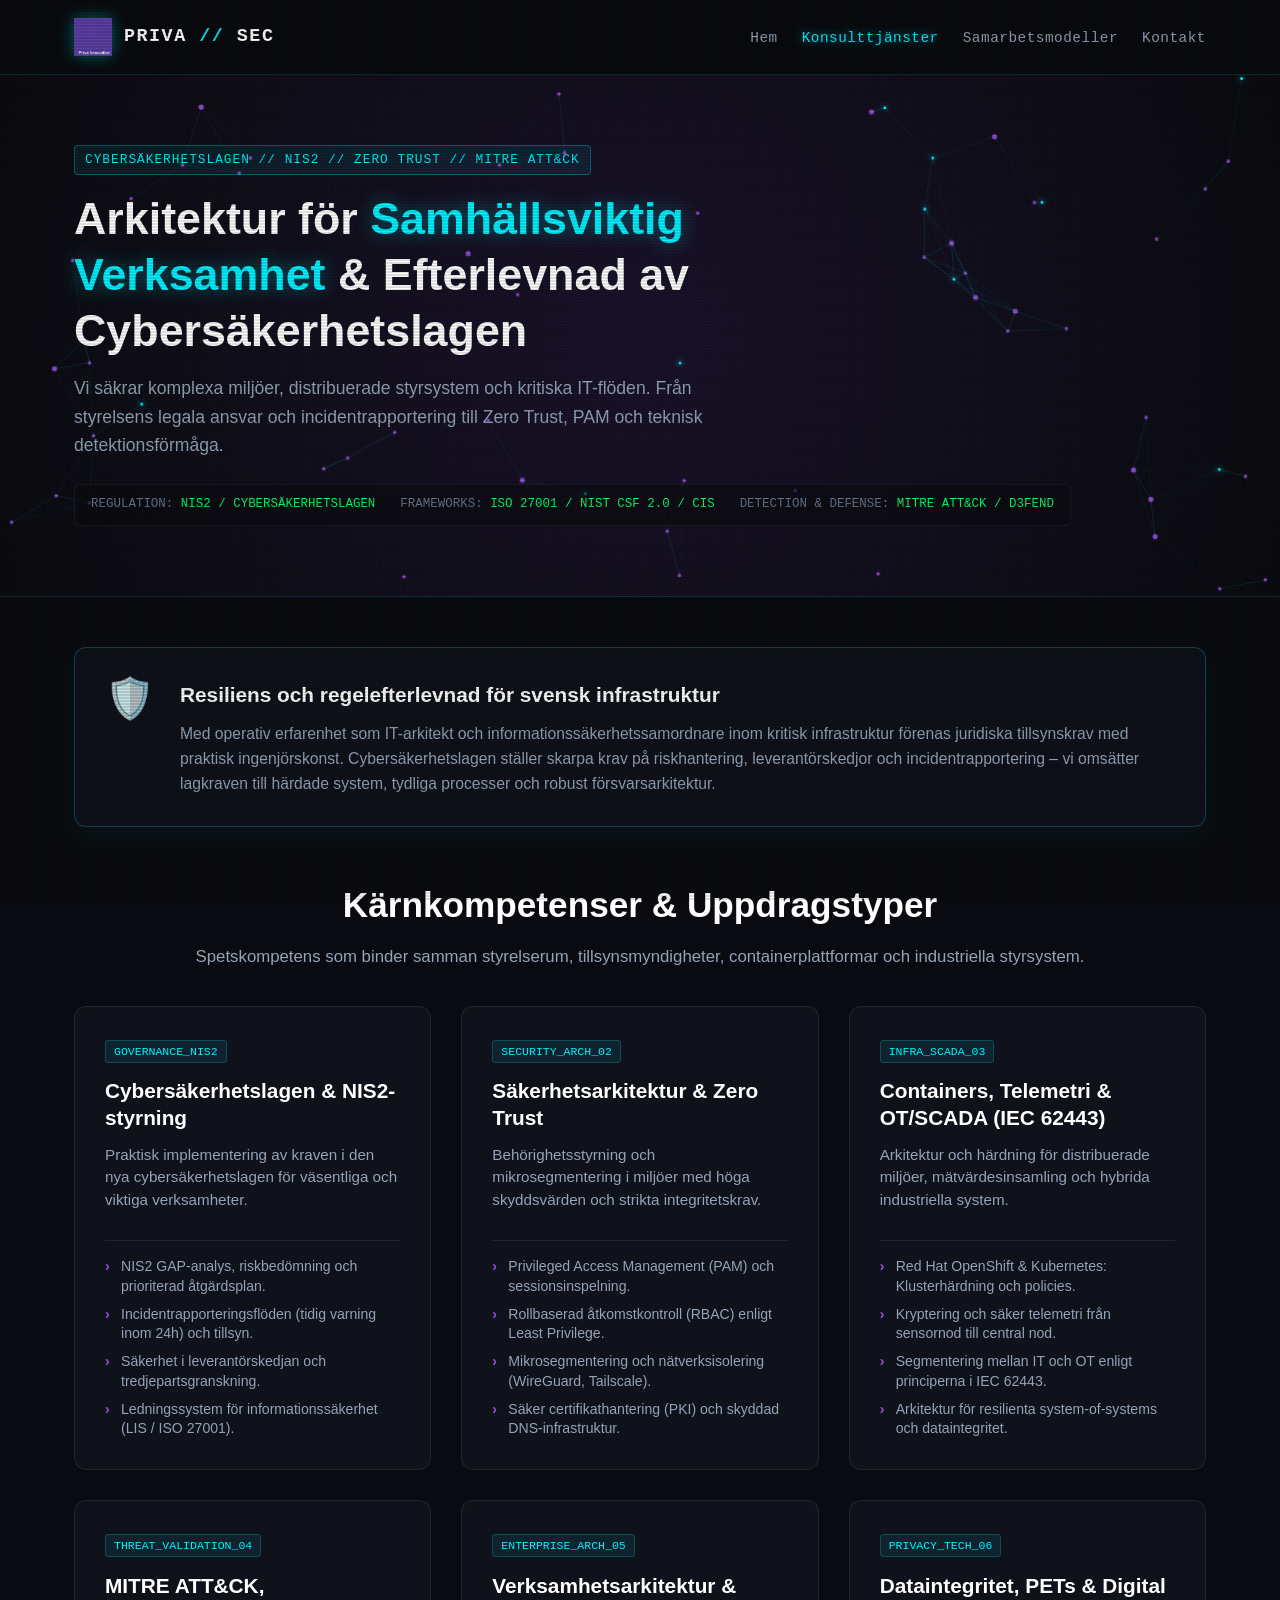
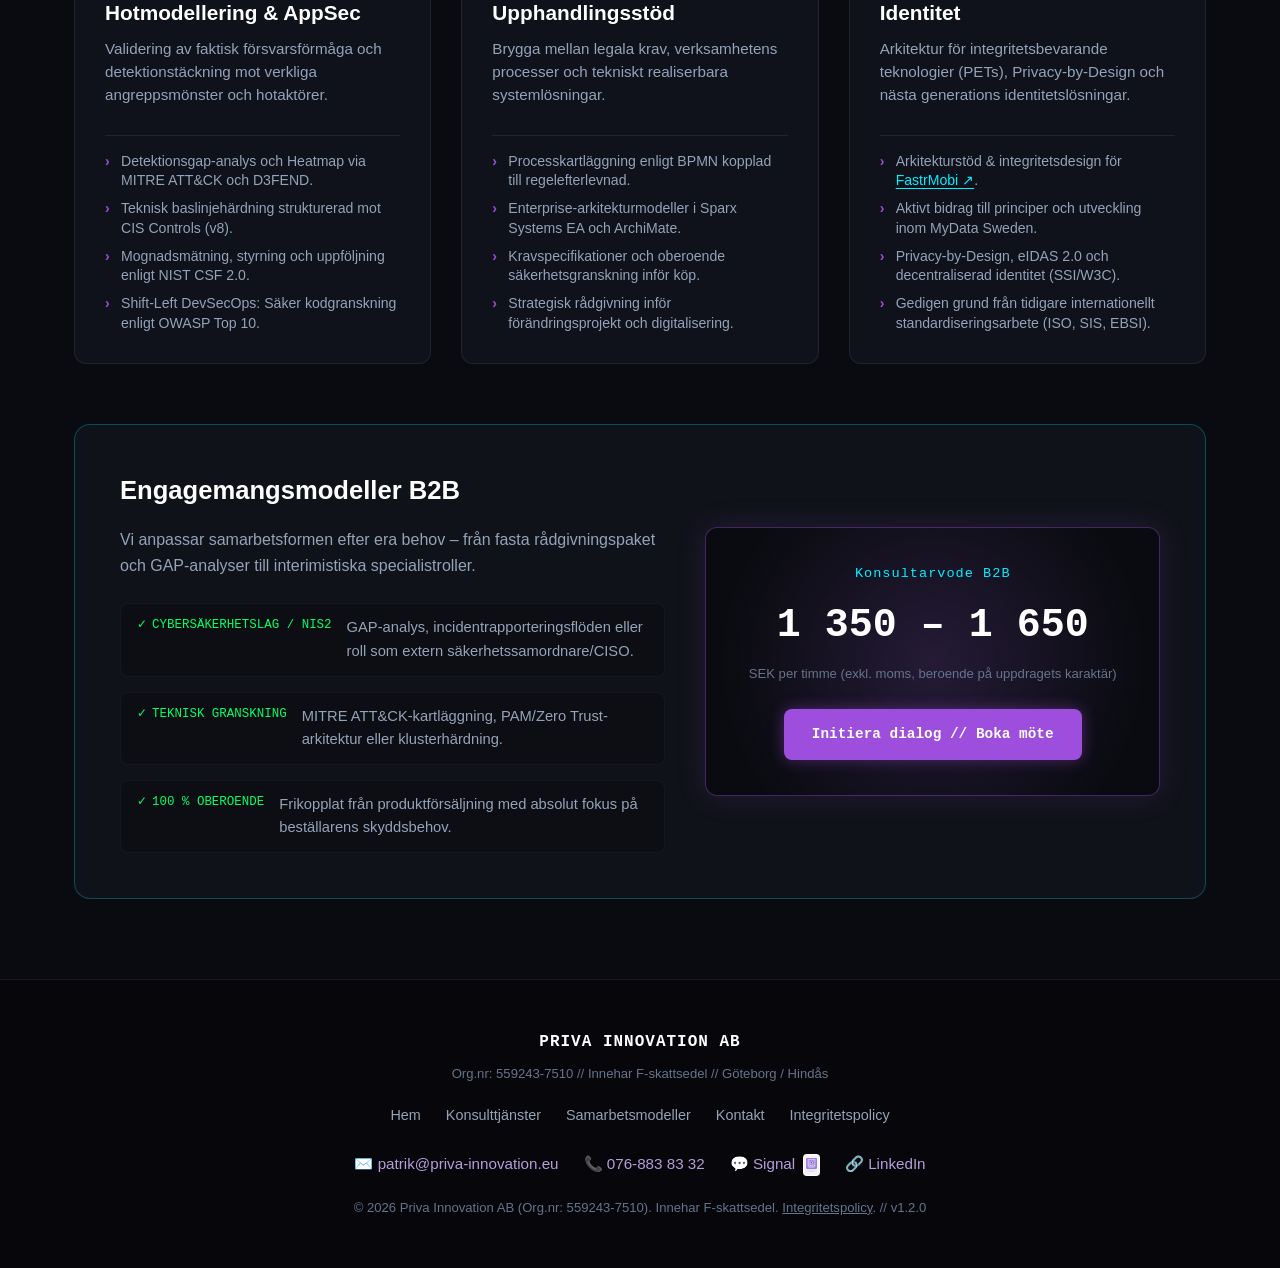
==== commit 4c39e0b5: "chore: bump asset cache-buster to v1.2.1 to force fresh reload" ====
--- a/konsult.html
+++ b/konsult.html
@@ -4,7 +4,7 @@
     <meta charset="UTF-8">
     <meta name="viewport" content="width=device-width, initial-scale=1.0">
     <title>Cybersäkerhetslagen, NIS2 & IT-Arkitektur - Priva Innovation AB</title>
-    <link rel="stylesheet" href="style.css?v=1.2.0">
+    <link rel="stylesheet" href="style.css?v=1.2.2">
 </head>
 <body>
 
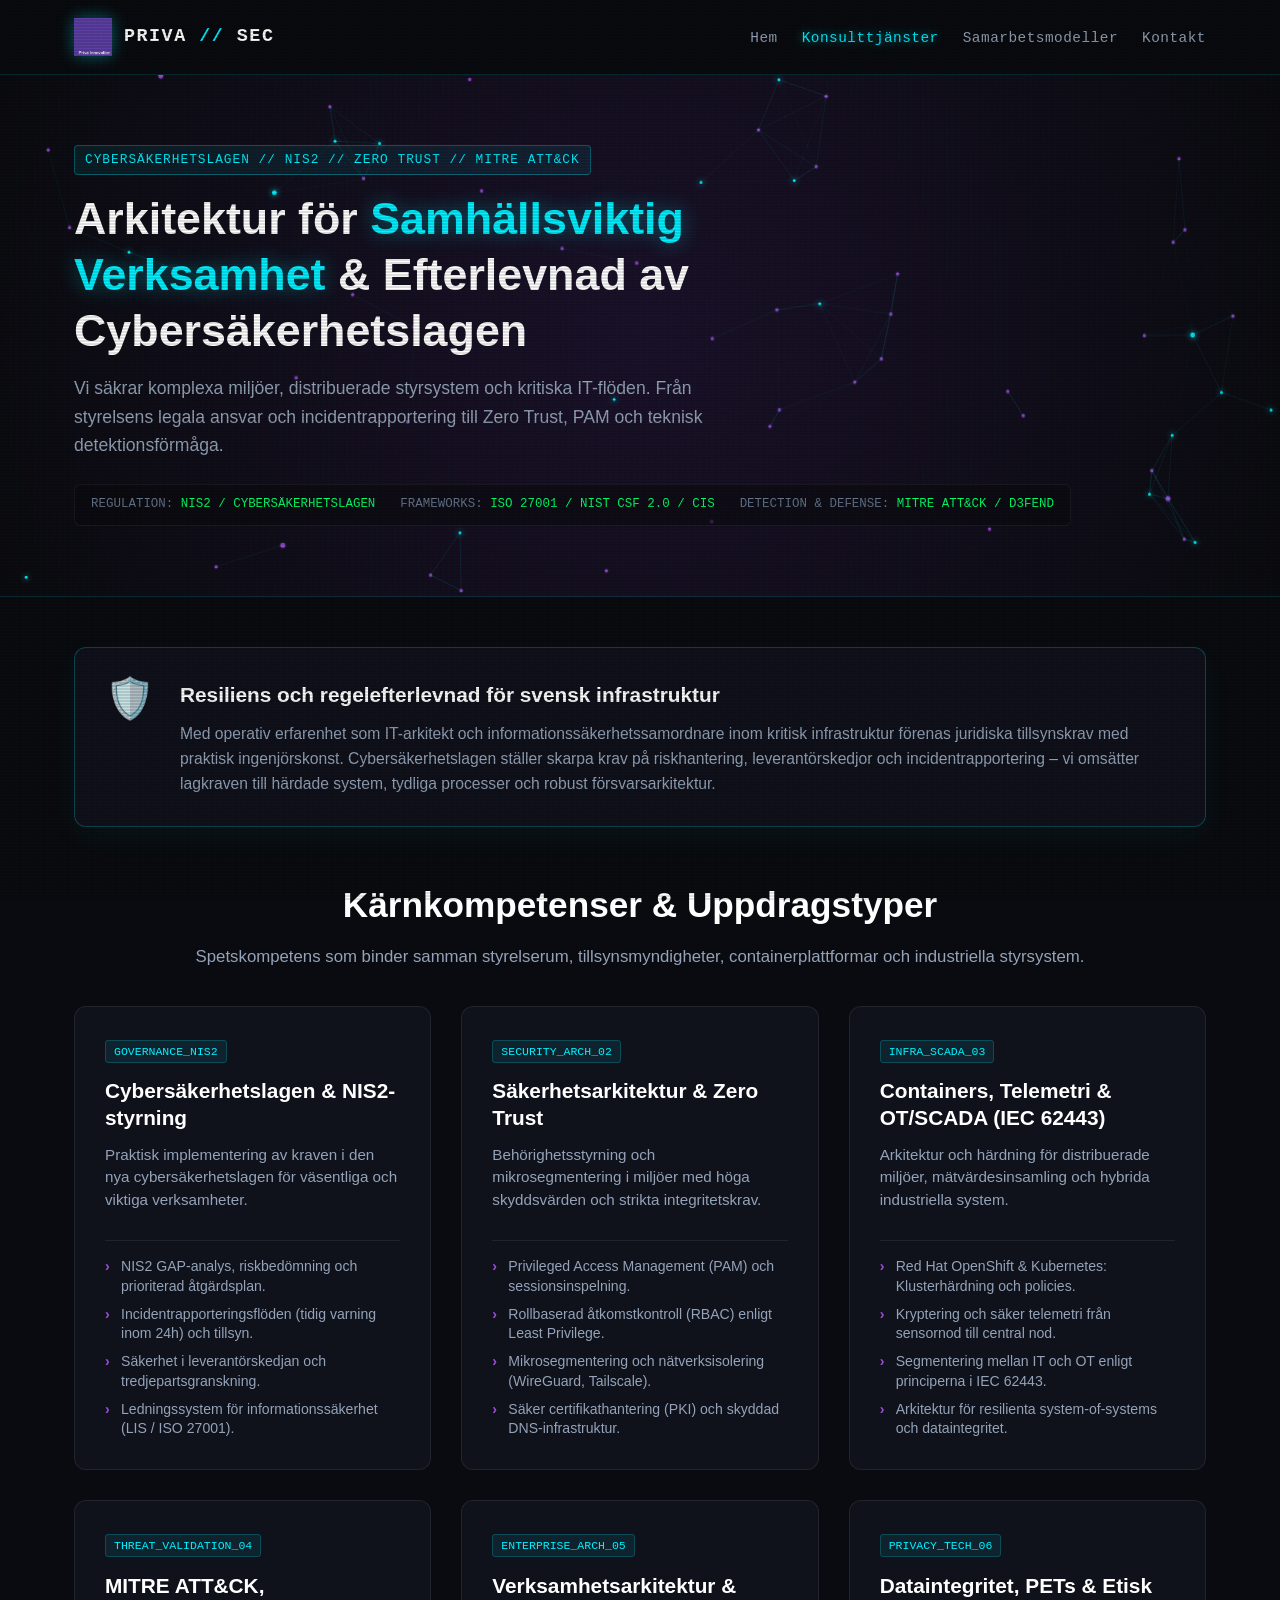
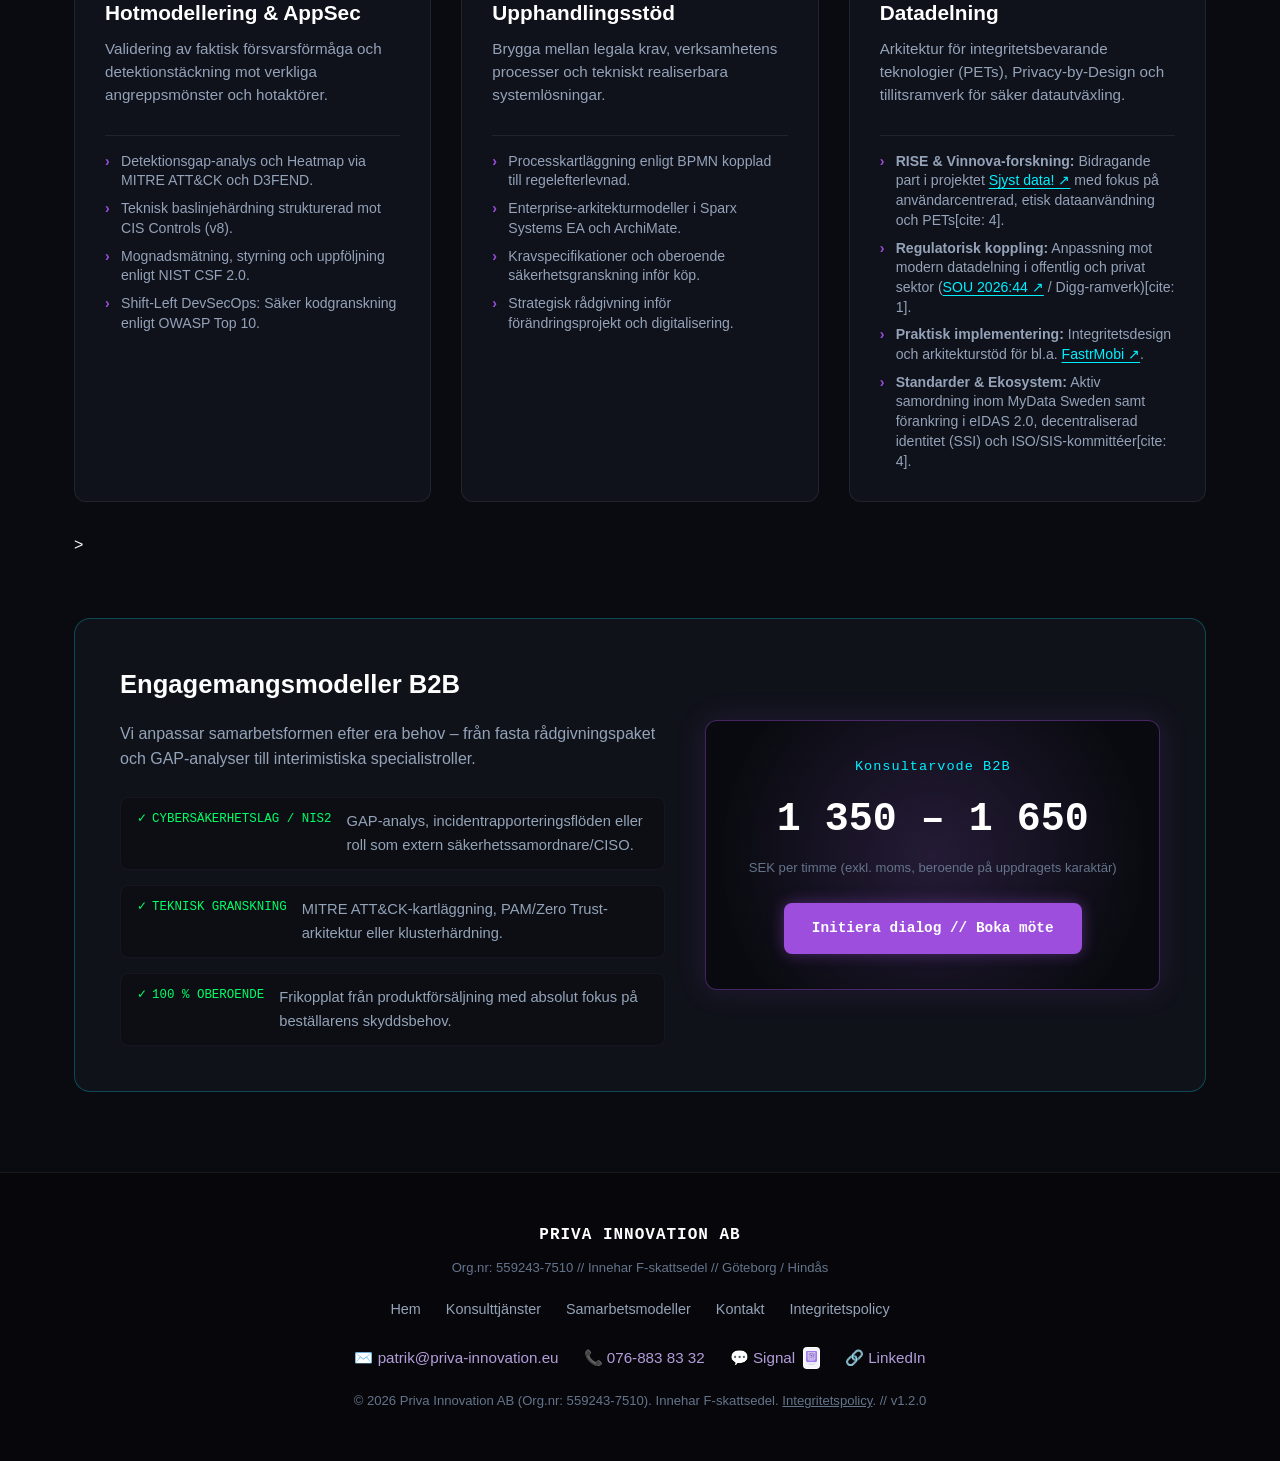
==== commit dcbf37f5: "feat(consult): integrate SOU 2026:44 and RISE 'Sjyst data!' references into PETs card" ====
--- a/konsult.html
+++ b/konsult.html
@@ -4,7 +4,7 @@
     <meta charset="UTF-8">
     <meta name="viewport" content="width=device-width, initial-scale=1.0">
     <title>Cybersäkerhetslagen, NIS2 & IT-Arkitektur - Priva Innovation AB</title>
-    <link rel="stylesheet" href="style.css?v=1.2.2">
+    <link rel="stylesheet" href="style.css?v=1.2.3">
 </head>
 <body>
 
@@ -162,15 +162,15 @@
                 <div class="card-header">
                     <span class="code-label">PRIVACY_TECH_06</span>
                 </div>
-                <h3>Dataintegritet, PETs & Digital Identitet</h3>
-                <p>Arkitektur för integritetsbevarande teknologier (PETs), Privacy-by-Design och nästa generations identitetslösningar.</p>
-                <ul>
-                    <li>Arkitekturstöd & integritetsdesign för <a href="https://fastr.mobi/" target="_blank" rel="noopener noreferrer" style="color: var(--neon-cyan); text-decoration: underline; text-underline-offset: 3px;">FastrMobi ↗</a>.</li>
-                    <li>Aktivt bidrag till principer och utveckling inom MyData Sweden.</li>
-                    <li>Privacy-by-Design, eIDAS 2.0 och decentraliserad identitet (SSI/W3C).</li>
-                    <li>Gedigen grund från tidigare internationellt standardiseringsarbete (ISO, SIS, EBSI).</li>
-                </ul>
-            </div>
+                <h3>Dataintegritet, PETs & Etisk Datadelning</h3>
+                <p>Arkitektur för integritetsbevarande teknologier (PETs), Privacy-by-Design och tillitsramverk för säker datautväxling.</p>
+                <ul>
+                    <li><strong>RISE & Vinnova-forskning:</strong> Bidragande part i projektet <a href="https://www.ri.se/sv/cybersakerhet/projekt/sjyst-data" target="_blank" rel="noopener noreferrer" style="color: var(--neon-cyan); text-decoration: underline; text-underline-offset: 3px;">Sjyst data! ↗</a> med fokus på användarcentrerad, etisk dataanvändning och PETs[cite: 4].</li>
+                    <li><strong>Regulatorisk koppling:</strong> Anpassning mot modern datadelning i offentlig och privat sektor (<a href="https://www.regeringen.se/rattsliga-dokument/statens-offentliga-utredningar/2026/06/sou-202644/" target="_blank" rel="noopener noreferrer" style="color: var(--neon-cyan); text-decoration: underline; text-underline-offset: 3px;">SOU 2026:44 ↗</a> / Digg-ramverk)[cite: 1].</li>
+                    <li><strong>Praktisk implementering:</strong> Integritetsdesign och arkitekturstöd för bl.a. <a href="https://fastr.mobi/" target="_blank" rel="noopener noreferrer" style="color: var(--neon-cyan); text-decoration: underline; text-underline-offset: 3px;">FastrMobi ↗</a>.</li>
+                    <li><strong>Standarder & Ekosystem:</strong> Aktiv samordning inom MyData Sweden samt förankring i eIDAS 2.0, decentraliserad identitet (SSI) och ISO/SIS-kommittéer[cite: 4].</li>
+                </ul>
+            </div>>
 
         </div>
 
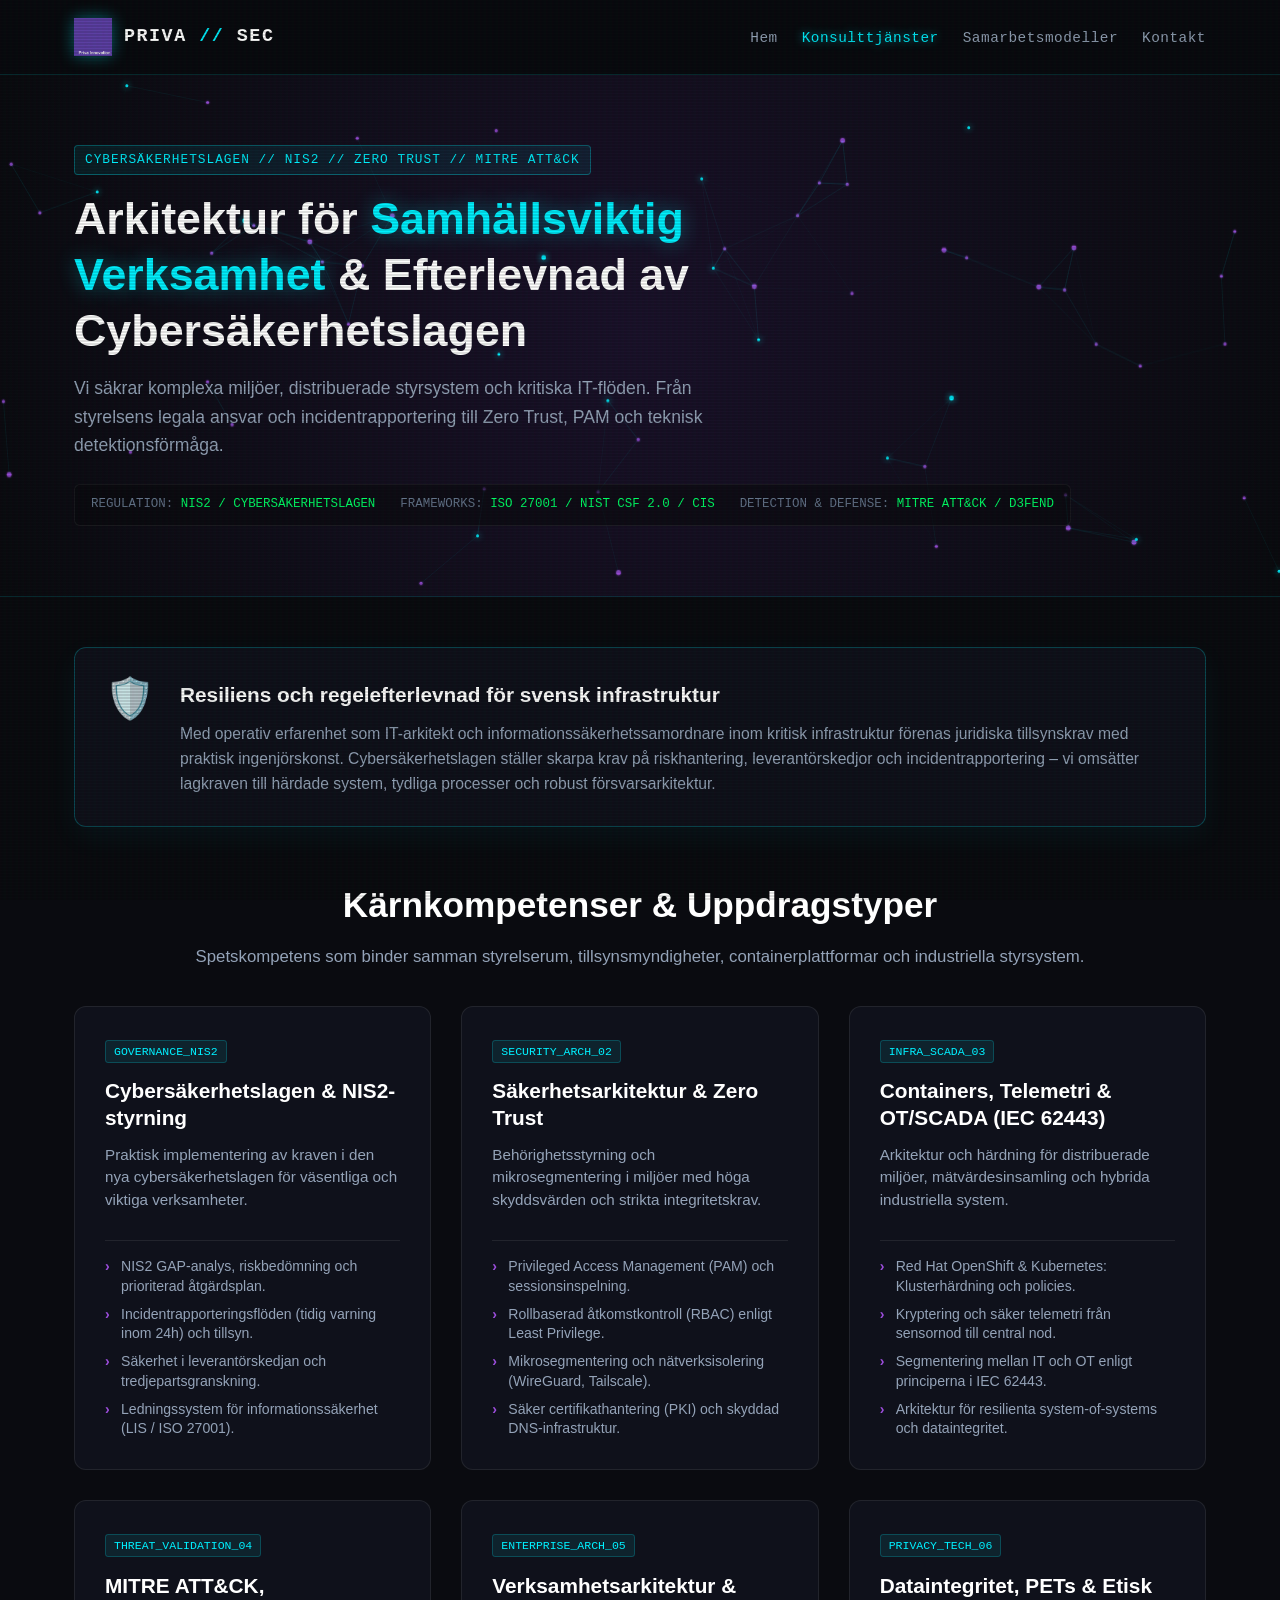
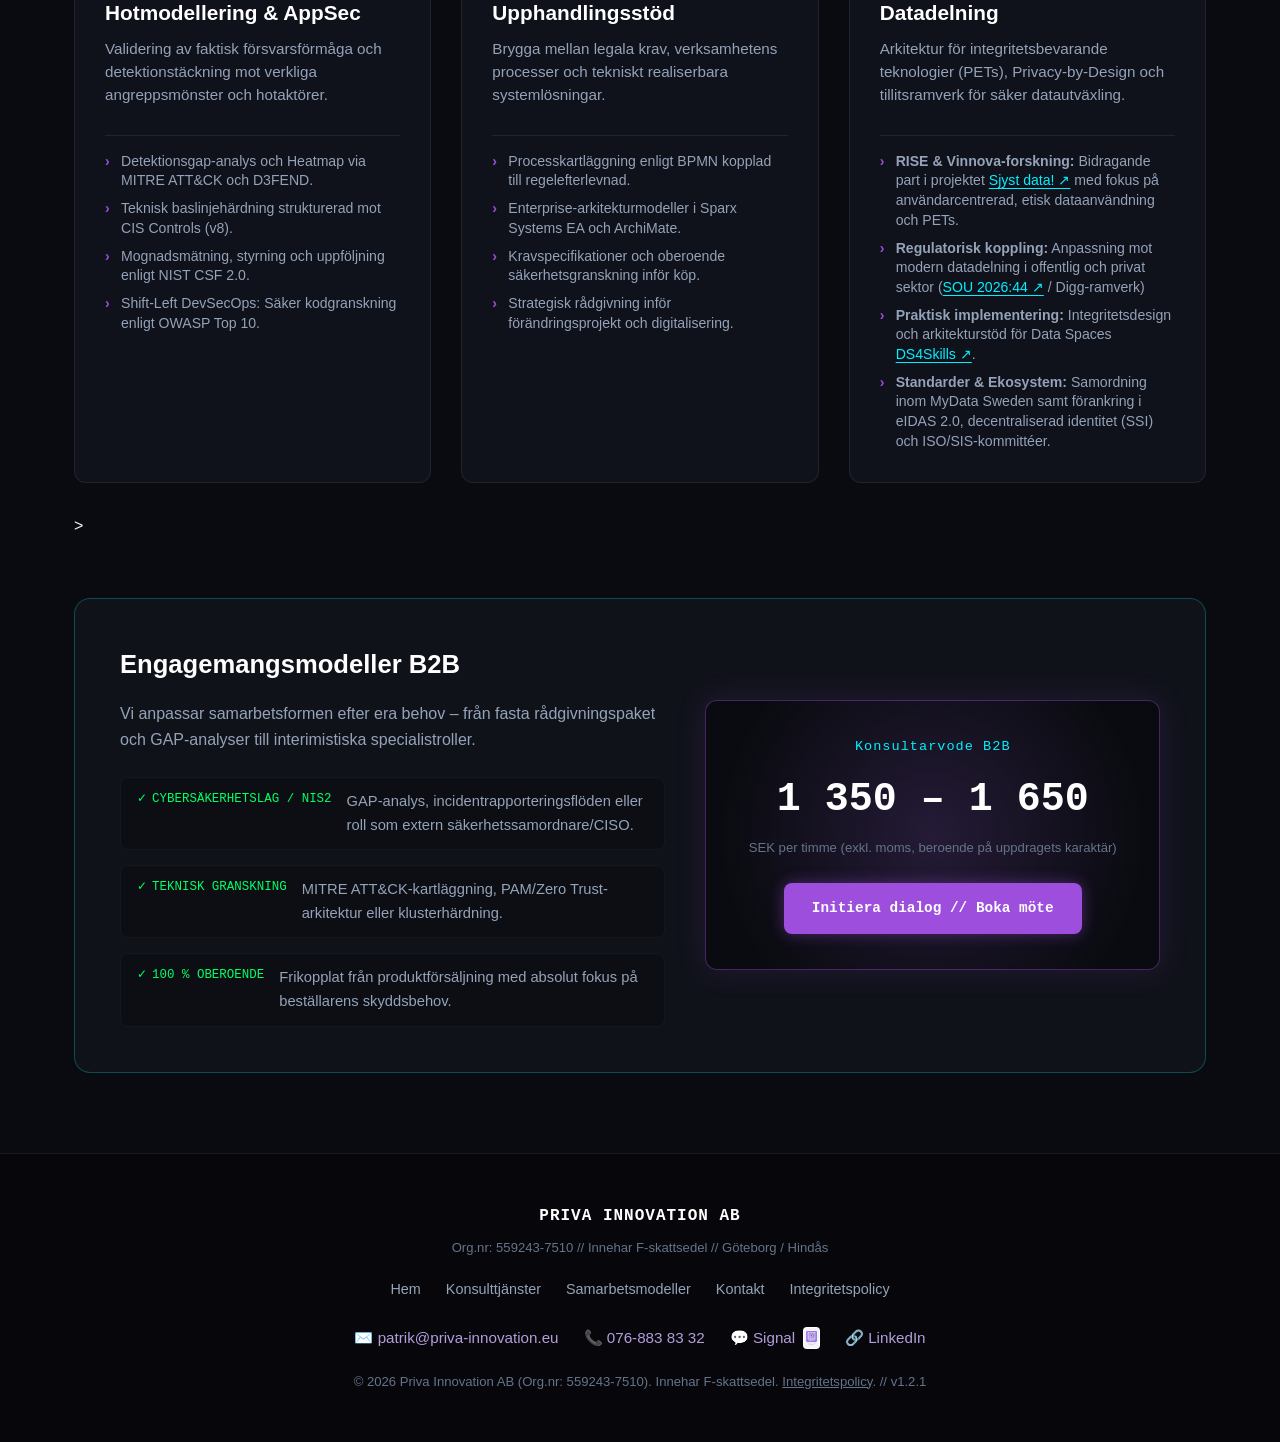
==== commit 1c2f98a4: "editorialfix" ====
--- a/konsult.html
+++ b/konsult.html
@@ -4,7 +4,7 @@
     <meta charset="UTF-8">
     <meta name="viewport" content="width=device-width, initial-scale=1.0">
     <title>Cybersäkerhetslagen, NIS2 & IT-Arkitektur - Priva Innovation AB</title>
-    <link rel="stylesheet" href="style.css?v=1.2.3">
+    <link rel="stylesheet" href="style.css?v=1.2.4">
 </head>
 <body>
 
@@ -165,10 +165,10 @@
                 <h3>Dataintegritet, PETs & Etisk Datadelning</h3>
                 <p>Arkitektur för integritetsbevarande teknologier (PETs), Privacy-by-Design och tillitsramverk för säker datautväxling.</p>
                 <ul>
-                    <li><strong>RISE & Vinnova-forskning:</strong> Bidragande part i projektet <a href="https://www.ri.se/sv/cybersakerhet/projekt/sjyst-data" target="_blank" rel="noopener noreferrer" style="color: var(--neon-cyan); text-decoration: underline; text-underline-offset: 3px;">Sjyst data! ↗</a> med fokus på användarcentrerad, etisk dataanvändning och PETs[cite: 4].</li>
-                    <li><strong>Regulatorisk koppling:</strong> Anpassning mot modern datadelning i offentlig och privat sektor (<a href="https://www.regeringen.se/rattsliga-dokument/statens-offentliga-utredningar/2026/06/sou-202644/" target="_blank" rel="noopener noreferrer" style="color: var(--neon-cyan); text-decoration: underline; text-underline-offset: 3px;">SOU 2026:44 ↗</a> / Digg-ramverk)[cite: 1].</li>
-                    <li><strong>Praktisk implementering:</strong> Integritetsdesign och arkitekturstöd för bl.a. <a href="https://fastr.mobi/" target="_blank" rel="noopener noreferrer" style="color: var(--neon-cyan); text-decoration: underline; text-underline-offset: 3px;">FastrMobi ↗</a>.</li>
-                    <li><strong>Standarder & Ekosystem:</strong> Aktiv samordning inom MyData Sweden samt förankring i eIDAS 2.0, decentraliserad identitet (SSI) och ISO/SIS-kommittéer[cite: 4].</li>
+                    <li><strong>RISE & Vinnova-forskning:</strong> Bidragande part i projektet <a href="https://www.ri.se/sv/cybersakerhet/projekt/sjyst-data" target="_blank" rel="noopener noreferrer" style="color: var(--neon-cyan); text-decoration: underline; text-underline-offset: 3px;">Sjyst data! ↗</a> med fokus på användarcentrerad, etisk dataanvändning och PETs.</li>
+                    <li><strong>Regulatorisk koppling:</strong> Anpassning mot modern datadelning i offentlig och privat sektor (<a href="https://www.regeringen.se/rattsliga-dokument/statens-offentliga-utredningar/2026/06/sou-202644/" target="_blank" rel="noopener noreferrer" style="color: var(--neon-cyan); text-decoration: underline; text-underline-offset: 3px;">SOU 2026:44 ↗</a> / Digg-ramverk)</li>
+                    <li><strong>Praktisk implementering:</strong> Integritetsdesign och arkitekturstöd för Data Spaces <a href="https://swedishjobtech.se/nyheter/nytt-eu-projekt-om-egen-data-kickar-ig%C3%A5ng" target="_blank" rel="noopener noreferrer" style="color: var(--neon-cyan); text-decoration: underline; text-underline-offset: 3px;">DS4Skills ↗</a>.</li>
+                    <li><strong>Standarder & Ekosystem:</strong> Samordning inom MyData Sweden samt förankring i eIDAS 2.0, decentraliserad identitet (SSI) och ISO/SIS-kommittéer.</li>
                 </ul>
             </div>>
 
@@ -227,7 +227,7 @@
                 <a href="https://www.linkedin.com/company/priva-innovation-eu/" target="_blank" rel="noopener noreferrer">🔗 LinkedIn</a>
             </div>
             <div class="footer-legal">
-                © 2026 Priva Innovation AB (Org.nr: 559243-7510). Innehar F-skattsedel. <a href="privacy.html" style="color: var(--text-muted); text-decoration: underline;">Integritetspolicy</a>. // v1.2.0
+                © 2026 Priva Innovation AB (Org.nr: 559243-7510). Innehar F-skattsedel. <a href="privacy.html" style="color: var(--text-muted); text-decoration: underline;">Integritetspolicy</a>. // v1.2.1
             </div>
         </div>
     </footer>
